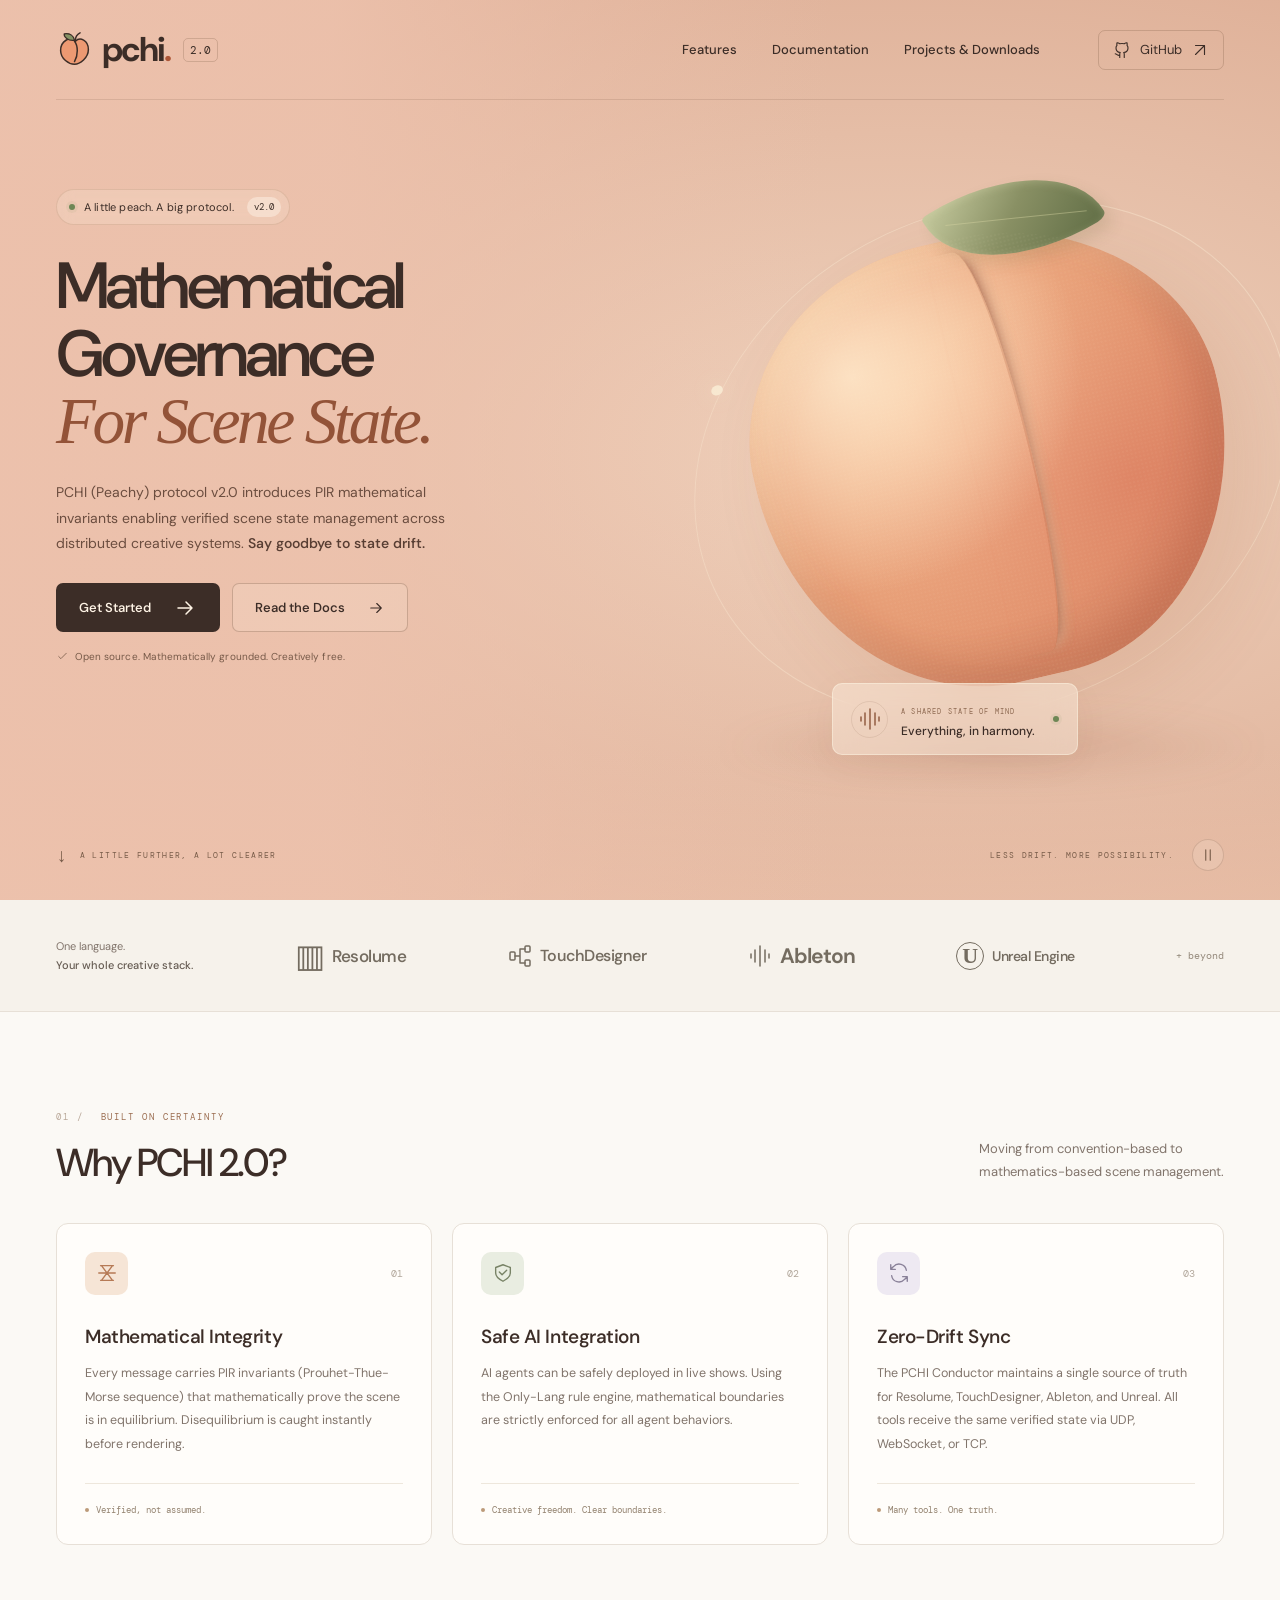
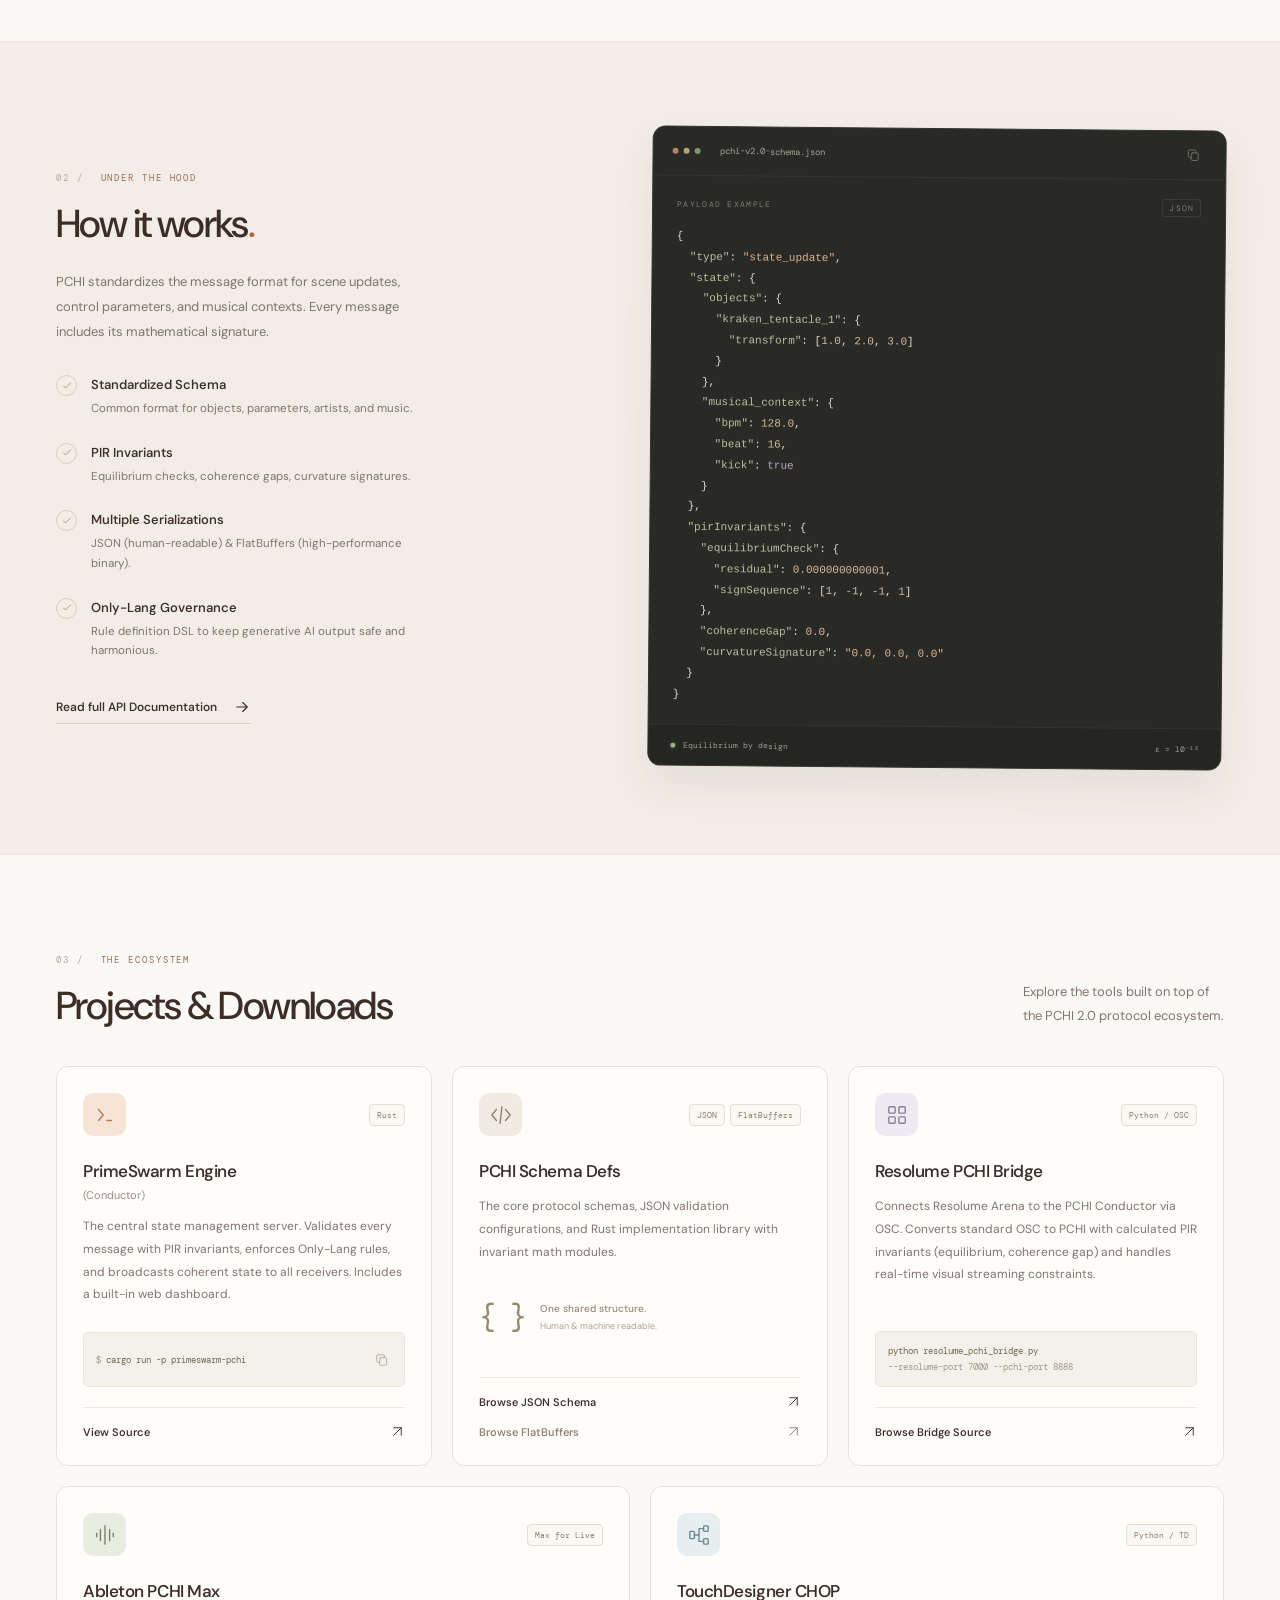
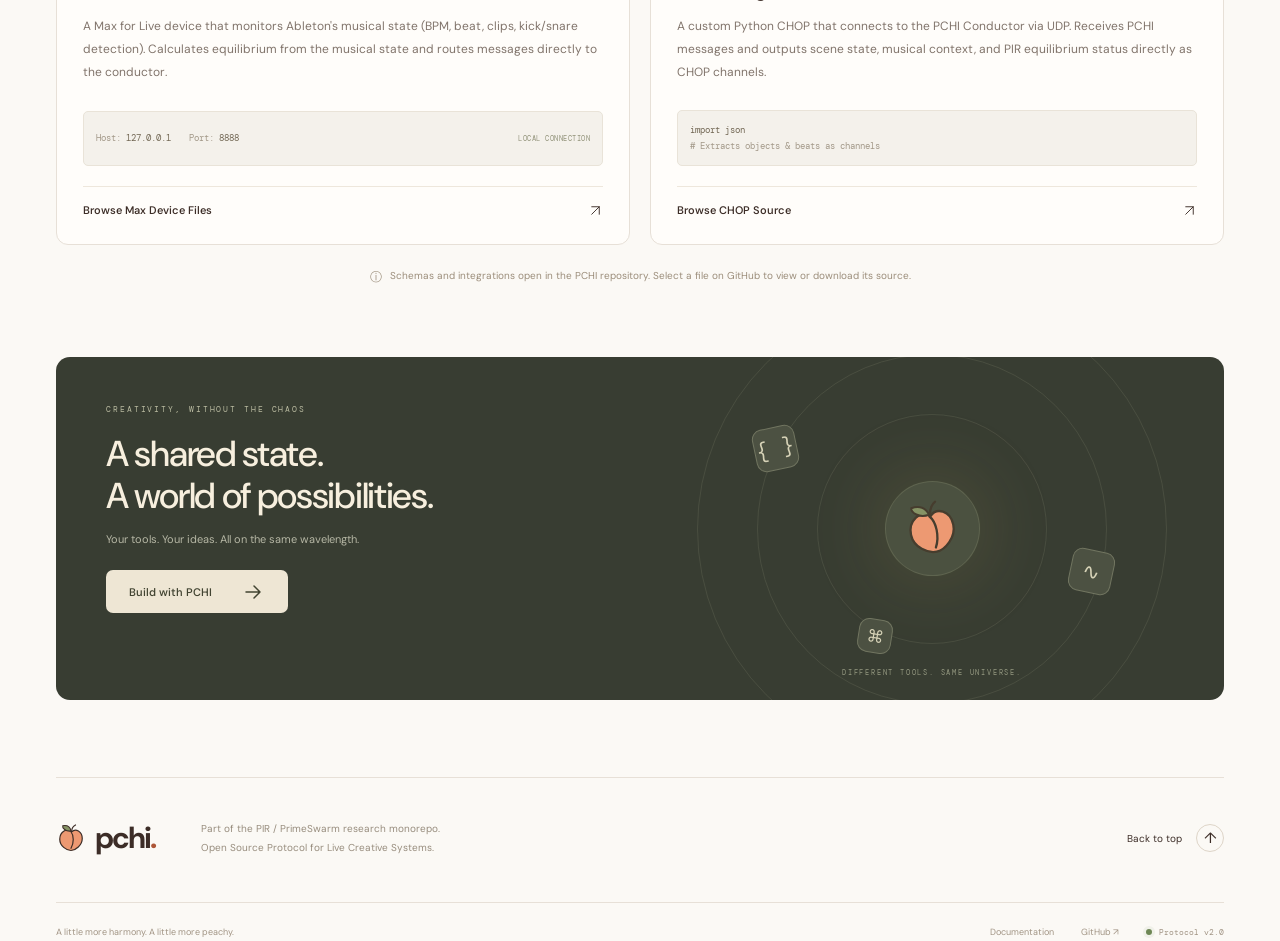
==== index.html @ cda8e746 "Initial commit of PCHI Web" ====
<!DOCTYPE html>
<html lang="en">
<head>
  <meta charset="UTF-8">
  <meta name="viewport" content="width=device-width, initial-scale=1.0">
  <meta name="theme-color" content="#edc0a9">
  <meta name="description" content="PCHI 2.0 — mathematical governance for scene state. A shared, verified language for distributed creative systems.">
  <title>PCHI 2.0 — Creative systems, in harmony.</title>
  <link rel="preconnect" href="https://fonts.googleapis.com">
  <link rel="preconnect" href="https://fonts.gstatic.com" crossorigin>
  <link href="https://fonts.googleapis.com/css2?family=DM+Sans:wght@400;450;500;550;600;650;700&family=DM+Mono:wght@400;500&display=swap" rel="stylesheet">
  <link rel="stylesheet" href="./styles.css">
</head>
<body>
  <svg class="svg-library" xmlns="http://www.w3.org/2000/svg" aria-hidden="true">
    <symbol id="i-peach" viewBox="0 0 40 40">
      <path d="M21 11C15 5 5 11 5 21c0 9 9 15 15 15s15-7 15-16c0-10-9-14-14-9Z" fill="#ed9972" stroke="currentColor" stroke-width="1.6"/>
      <path d="M20 11c4 5 4 15 0 22M21 10c0-4 3-7 5-8" fill="none" stroke="currentColor" stroke-width="1.6" stroke-linecap="round"/>
      <path d="M20 10C13 11 8 6 9 3c6-1 10 2 11 7Z" fill="#869365" stroke="currentColor" stroke-width="1.4"/>
    </symbol>
    <symbol id="i-arrow" viewBox="0 0 24 24"><path d="M5 12h14m-6-6 6 6-6 6"/></symbol>
    <symbol id="i-up-right" viewBox="0 0 24 24"><path d="M6 18 18 6M6 6h12v12"/></symbol>
    <symbol id="i-down" viewBox="0 0 24 24"><path d="M12 4v12m-5-5 5 5 5-5M5 19v2h14v-2"/></symbol>
    <symbol id="i-check" viewBox="0 0 24 24"><path d="m5 12 4 4L19 6"/></symbol>
    <symbol id="i-shield" viewBox="0 0 24 24"><path d="m12 3 8 3v6c0 5-8 9-8 9s-8-4-8-9V6l8-3Z"/><path d="m8 11 3 3 5-5"/></symbol>
    <symbol id="i-sync" viewBox="0 0 24 24"><path d="M20 9a8 8 0 0 0-14-4L3 8m0-5v5h5M4 15a8 8 0 0 0 14 4l3-3m0 5v-5h-5"/></symbol>
    <symbol id="i-invariant" viewBox="0 0 24 24"><path d="M5 4h14M5 20h14M6 4l12 16M18 4 6 20M3 12h18"/></symbol>
    <symbol id="i-terminal" viewBox="0 0 24 24"><path d="m5 6 5 6-5 6m9 0h5"/></symbol>
    <symbol id="i-code" viewBox="0 0 24 24"><path d="m7 6-5 6 5 6m10-12 5 6-5 6m-4-15-2 18"/></symbol>
    <symbol id="i-wave" viewBox="0 0 24 24"><path d="M3 10v4m4-8v12m5-16v20m5-16v12m4-8v4"/></symbol>
    <symbol id="i-grid" viewBox="0 0 24 24"><rect x="3" y="3" width="7" height="7" rx="1"/><rect x="14" y="3" width="7" height="7" rx="1"/><rect x="3" y="14" width="7" height="7" rx="1"/><rect x="14" y="14" width="7" height="7" rx="1"/></symbol>
    <symbol id="i-nodes" viewBox="0 0 24 24"><rect x="2" y="8" width="5" height="8" rx="1"/><rect x="17" y="2" width="5" height="6" rx="1"/><rect x="17" y="16" width="5" height="6" rx="1"/><path d="M7 12h5m0 0V5h5m-5 7v7h5"/></symbol>
    <symbol id="i-copy" viewBox="0 0 24 24"><rect x="8" y="8" width="12" height="13" rx="2"/><path d="M16 8V5a2 2 0 0 0-2-2H5a2 2 0 0 0-2 2v9a2 2 0 0 0 2 2h3"/></symbol>
    <symbol id="i-github" viewBox="0 0 24 24"><path d="M9 19c-4 1-4-2-6-2m12 5v-4c0-1 .1-2-.7-2.7 3-.3 5.7-1.4 5.7-6.1a4.8 4.8 0 0 0-1.3-3.4c.1-.3.6-1.7-.1-3.4 0 0-1.1-.4-3.6 1.3a13 13 0 0 0-6 0C6.5 2 5.4 2.4 5.4 2.4c-.7 1.7-.2 3.1-.1 3.4A4.8 4.8 0 0 0 4 9.2c0 4.7 2.7 5.8 5.7 6.1C9 16 9 17 9 18v4"/></symbol>
    <symbol id="i-close" viewBox="0 0 24 24"><path d="m6 6 12 12M6 18 18 6"/></symbol>
    <symbol id="i-pause" viewBox="0 0 24 24"><path d="M9 5v14M15 5v14"/></symbol>
    <symbol id="i-play" viewBox="0 0 24 24"><path d="m8 5 11 7-11 7Z"/></symbol>
  </svg>

  <a class="skip-link" href="#main">Skip to content</a>

  <section class="hero" id="top">
    <div class="hero-media" aria-hidden="true">
      <div class="hero-art">
        <div class="hero-orbit"></div>
        <div class="hero-peach"><span class="hero-leaf"></span></div>
      </div>
    </div>

    <header class="header container">
      <a class="brand" href="#top" aria-label="PCHI home">
        <svg class="brand-peach"><use href="#i-peach"/></svg>
        <span>pchi<span class="brand-dot">.</span></span>
        <span class="version">2.0</span>
      </a>
      <nav class="desktop-nav" aria-label="Main navigation">
        <a href="#features">Features</a>
        <a href="./docs.html">Documentation</a>
        <a href="#projects">Projects &amp; Downloads</a>
      </nav>
      <a class="github-button" href="https://github.com/vdmo/pchi/" target="_blank" rel="noopener noreferrer" title="PCHI on GitHub">
        <svg class="icon"><use href="#i-github"/></svg> GitHub
        <svg class="icon small"><use href="#i-up-right"/></svg>
      </a>
      <button class="menu-button" id="menu-button" aria-label="Open navigation" aria-expanded="false" aria-controls="mobile-nav"><span></span><span></span></button>
    </header>

    <nav class="mobile-nav" id="mobile-nav" aria-label="Mobile navigation" hidden>
      <a href="#features">Features</a>
      <a href="./docs.html">Documentation</a>
      <a href="#projects">Projects &amp; Downloads</a>
      <a href="https://github.com/vdmo/pchi/" target="_blank" rel="noopener noreferrer">PCHI on GitHub ↗</a>
    </nav>

    <main class="hero-content container" id="main">
      <div class="release-pill"><span class="status-dot"></span> A little peach. A big protocol. <span class="release-version">v2.0</span></div>
      <h1>Mathematical<br>Governance<br><em>For Scene State.</em></h1>
      <p class="hero-description">PCHI (Peachy) protocol v2.0 introduces PIR mathematical invariants enabling verified scene state management across distributed creative systems. <strong>Say goodbye to state drift.</strong></p>
      <div class="hero-actions">
        <button class="button button-dark" data-dialog="start">Get Started <svg class="icon"><use href="#i-arrow"/></svg></button>
        <a class="button button-glass" href="./docs.html">Read the Docs <svg class="icon small"><use href="#i-arrow"/></svg></a>
      </div>
      <div class="hero-note"><svg class="icon small"><use href="#i-check"/></svg> Open source. Mathematically grounded. Creatively free.</div>
    </main>

    <div class="harmony-note">
      <span class="harmony-icon"><svg class="icon"><use href="#i-wave"/></svg></span>
      <div><span class="micro-label">A SHARED STATE OF MIND</span><strong>Everything, in harmony.</strong></div>
      <span class="status-dot"></span>
    </div>
    <div class="hero-bottom container">
      <a href="#features" class="scroll-cue"><span>↓</span> A LITTLE FURTHER, A LOT CLEARER</a>
      <div class="hero-bottom-right"><span>LESS DRIFT. MORE POSSIBILITY.</span><button id="animation-toggle" class="animation-toggle" aria-label="Pause background animation"><svg class="icon small"><use href="#i-pause"/></svg></button></div>
    </div>
  </section>

  <div class="integrations-strip">
    <div class="container integrations-inner">
      <p>One language.<br><strong>Your whole creative stack.</strong></p>
      <div class="integration-logo resolume"><span class="logo-bars">▥</span> Resolume</div>
      <div class="integration-logo touchdesigner"><svg class="icon"><use href="#i-nodes"/></svg> TouchDesigner</div>
      <div class="integration-logo ableton"><svg class="icon"><use href="#i-wave"/></svg> Ableton</div>
      <div class="integration-logo unreal"><span class="unreal-u">U</span> Unreal Engine</div>
      <span class="and-beyond">+ beyond</span>
    </div>
  </div>

  <section class="section container" id="features">
    <div class="section-heading">
      <div><div class="eyebrow"><span>01 /</span> BUILT ON CERTAINTY</div><h2>Why PCHI 2.0?</h2></div>
      <p>Moving from convention-based to<br class="desktop-break"> mathematics-based scene management.</p>
    </div>
    <div class="features-grid">
      <article class="feature-card">
        <div class="card-top"><div class="tile peach"><svg class="icon"><use href="#i-invariant"/></svg></div><span class="card-number">01</span></div>
        <h3>Mathematical Integrity</h3>
        <p>Every message carries PIR invariants (Prouhet-Thue-Morse sequence) that mathematically prove the scene is in equilibrium. Disequilibrium is caught instantly before rendering.</p>
        <div class="feature-foot"><span class="tiny-dot"></span> Verified, not assumed.</div>
      </article>
      <article class="feature-card">
        <div class="card-top"><div class="tile sage"><svg class="icon"><use href="#i-shield"/></svg></div><span class="card-number">02</span></div>
        <h3>Safe AI Integration</h3>
        <p>AI agents can be safely deployed in live shows. Using the Only-Lang rule engine, mathematical boundaries are strictly enforced for all agent behaviors.</p>
        <div class="feature-foot"><span class="tiny-dot"></span> Creative freedom. Clear boundaries.</div>
      </article>
      <article class="feature-card">
        <div class="card-top"><div class="tile lilac"><svg class="icon"><use href="#i-sync"/></svg></div><span class="card-number">03</span></div>
        <h3>Zero-Drift Sync</h3>
        <p>The PCHI Conductor maintains a single source of truth for Resolume, TouchDesigner, Ableton, and Unreal. All tools receive the same verified state via UDP, WebSocket, or TCP.</p>
        <div class="feature-foot"><span class="tiny-dot"></span> Many tools. One truth.</div>
      </article>
    </div>
  </section>

  <section class="how-section" id="how-it-works">
    <div class="container how-grid">
      <div class="how-copy">
        <div class="eyebrow"><span>02 /</span> UNDER THE HOOD</div>
        <h2>How it works<span class="accent">.</span></h2>
        <p class="section-description">PCHI standardizes the message format for scene updates, control parameters, and musical contexts. Every message includes its mathematical signature.</p>
        <ul class="principles">
          <li><span class="check-box"><svg class="icon small"><use href="#i-check"/></svg></span><div><strong>Standardized Schema</strong><p>Common format for objects, parameters, artists, and music.</p></div></li>
          <li><span class="check-box"><svg class="icon small"><use href="#i-check"/></svg></span><div><strong>PIR Invariants</strong><p>Equilibrium checks, coherence gaps, curvature signatures.</p></div></li>
          <li><span class="check-box"><svg class="icon small"><use href="#i-check"/></svg></span><div><strong>Multiple Serializations</strong><p>JSON (human-readable) &amp; FlatBuffers (high-performance binary).</p></div></li>
          <li><span class="check-box"><svg class="icon small"><use href="#i-check"/></svg></span><div><strong>Only-Lang Governance</strong><p>Rule definition DSL to keep generative AI output safe and harmonious.</p></div></li>
        </ul>
        <a class="text-link" href="./docs.html">Read full API Documentation <svg class="icon small"><use href="#i-arrow"/></svg></a>
      </div>
      <div class="code-window">
        <div class="code-title"><div class="window-dots"><i></i><i></i><i></i></div><span>pchi-v2.0-schema.json</span><button class="copy-button" data-copy="payload" aria-label="Copy payload"><svg class="icon small"><use href="#i-copy"/></svg></button></div>
        <div class="code-caption"><span>PAYLOAD EXAMPLE</span><span class="code-language">JSON</span></div>
        <pre class="payload-pre"><code id="payload-code"></code></pre>
        <div class="code-footer"><span><span class="status-dot"></span> Equilibrium by design</span><span>ε = 10⁻¹²</span></div>
      </div>
    </div>
  </section>

  <section class="section projects-section container" id="projects">
    <div class="section-heading">
      <div><div class="eyebrow"><span>03 /</span> THE ECOSYSTEM</div><h2>Projects &amp; Downloads</h2></div>
      <p>Explore the tools built on top of<br class="desktop-break"> the PCHI 2.0 protocol ecosystem.</p>
    </div>
    <div class="projects-grid">
      <article class="project-card conductor-card">
        <div class="card-top"><div class="tile peach"><svg class="icon"><use href="#i-terminal"/></svg></div><span class="tech-tag">Rust</span></div>
        <h3>PrimeSwarm Engine <span>(Conductor)</span></h3>
        <p>The central state management server. Validates every message with PIR invariants, enforces Only-Lang rules, and broadcasts coherent state to all receivers. Includes a built-in web dashboard.</p>
        <div class="terminal-line"><code><span>$</span> cargo run -p primeswarm-pchi</code><button class="copy-button" data-copy="command" aria-label="Copy conductor command"><svg class="icon small"><use href="#i-copy"/></svg></button></div>
        <a class="project-link" href="https://github.com/vdmo/pchi/tree/main/primeswarm-pchi" target="_blank" rel="noopener noreferrer" title="View PrimeSwarm conductor source">View Source <svg class="icon small"><use href="#i-up-right"/></svg></a>
      </article>
      <article class="project-card">
        <div class="card-top"><div class="tile neutral"><svg class="icon"><use href="#i-code"/></svg></div><div class="tags"><span class="tech-tag">JSON</span><span class="tech-tag">FlatBuffers</span></div></div>
        <h3>PCHI Schema Defs</h3>
        <p>The core protocol schemas, JSON validation configurations, and Rust implementation library with invariant math modules.</p>
        <div class="schema-visual" aria-hidden="true"><span>{ }</span><div><b>One shared structure.</b><small>Human &amp; machine readable.</small></div></div>
        <div class="project-link-stack"><a class="project-link" href="https://github.com/vdmo/pchi/tree/main/pchi-schema" target="_blank" rel="noopener noreferrer" title="Browse JSON schemas in pchi-schema">Browse JSON Schema <svg class="icon small"><use href="#i-up-right"/></svg></a><a class="project-link secondary" href="https://github.com/vdmo/pchi/tree/main/pchi-schema" target="_blank" rel="noopener noreferrer" title="Browse FlatBuffers schemas in pchi-schema">Browse FlatBuffers <svg class="icon small"><use href="#i-up-right"/></svg></a></div>
      </article>
      <article class="project-card">
        <div class="card-top"><div class="tile lilac"><svg class="icon"><use href="#i-grid"/></svg></div><span class="tech-tag">Python / OSC</span></div>
        <h3>Resolume PCHI Bridge</h3>
        <p>Connects Resolume Arena to the PCHI Conductor via OSC. Converts standard OSC to PCHI with calculated PIR invariants (equilibrium, coherence gap) and handles real-time visual streaming constraints.</p>
        <div class="terminal-line"><code>python resolume_pchi_bridge.py<br><span>--resolume-port 7000 --pchi-port 8888</span></code></div>
        <a class="project-link" href="https://github.com/vdmo/pchi/tree/main/tools" target="_blank" rel="noopener noreferrer" title="Browse Resolume integration files in tools">Browse Bridge Source <svg class="icon small"><use href="#i-up-right"/></svg></a>
      </article>
      <article class="project-card wide-card">
        <div class="card-top"><div class="tile sage"><svg class="icon"><use href="#i-wave"/></svg></div><span class="tech-tag">Max for Live</span></div>
        <h3>Ableton PCHI Max</h3>
        <p>A Max for Live device that monitors Ableton's musical state (BPM, beat, clips, kick/snare detection). Calculates equilibrium from the musical state and routes messages directly to the conductor.</p>
        <div class="terminal-line network-config"><code><span>Host:</span> 127.0.0.1</code><code><span>Port:</span> 8888</code><span class="local-tag">LOCAL CONNECTION</span></div>
        <a class="project-link" href="https://github.com/vdmo/pchi/tree/main/tools" target="_blank" rel="noopener noreferrer" title="Browse Ableton integration files in tools">Browse Max Device Files <svg class="icon small"><use href="#i-up-right"/></svg></a>
      </article>
      <article class="project-card wide-card">
        <div class="card-top"><div class="tile blue"><svg class="icon"><use href="#i-nodes"/></svg></div><span class="tech-tag">Python / TD</span></div>
        <h3>TouchDesigner CHOP</h3>
        <p>A custom Python CHOP that connects to the PCHI Conductor via UDP. Receives PCHI messages and outputs scene state, musical context, and PIR equilibrium status directly as CHOP channels.</p>
        <div class="terminal-line"><code>import json<br><span># Extracts objects &amp; beats as channels</span></code></div>
        <a class="project-link" href="https://github.com/vdmo/pchi/tree/main/tools" target="_blank" rel="noopener noreferrer" title="Browse TouchDesigner integration files in tools">Browse CHOP Source <svg class="icon small"><use href="#i-up-right"/></svg></a>
      </article>
    </div>
    <p class="download-note"><span>ⓘ</span> Schemas and integrations open in the PCHI repository. Select a file on GitHub to view or download its source.</p>
  </section>

  <section class="closing-section container">
    <div class="closing-card">
      <div class="closing-copy"><div class="eyebrow">CREATIVITY, WITHOUT THE CHAOS</div><h2>A shared state.<br>A world of possibilities.</h2><p>Your tools. Your ideas. All on the same wavelength.</p><button class="button button-cream" data-dialog="start">Build with PCHI <svg class="icon"><use href="#i-arrow"/></svg></button></div>
      <div class="orbital-art" aria-hidden="true"><div class="orbit orbit-one"></div><div class="orbit orbit-two"></div><div class="orbit orbit-three"></div><span class="orbit-node node-one">{ }</span><span class="orbit-node node-two">∿</span><span class="orbit-node node-three">⌘</span><div class="orbit-center"><svg><use href="#i-peach"/></svg></div><span class="orbit-caption">DIFFERENT TOOLS. SAME UNIVERSE.</span></div>
    </div>
  </section>

  <footer class="footer container">
    <div class="footer-main"><a class="brand" href="#top" aria-label="PCHI home"><svg class="brand-peach"><use href="#i-peach"/></svg><span>pchi<span class="brand-dot">.</span></span></a><p>Part of the PIR / PrimeSwarm research monorepo.<br>Open Source Protocol for Live Creative Systems.</p><a class="back-top" href="#top">Back to top <span>↑</span></a></div>
    <div class="footer-bottom"><span>A little more harmony. A little more peachy.</span><div><a href="./docs.html">Documentation</a><a href="https://github.com/vdmo/pchi/" target="_blank" rel="noopener noreferrer">GitHub ↗</a><span class="footer-version"><span class="status-dot"></span> Protocol v2.0</span></div></div>
  </footer>

  <dialog id="site-dialog" aria-labelledby="dialog-title">
    <div class="dialog-header"><a class="brand" href="#top" aria-label="PCHI home"><svg class="brand-peach"><use href="#i-peach"/></svg><span>pchi.</span></a><button class="dialog-close" aria-label="Close dialog"><svg class="icon"><use href="#i-close"/></svg></button></div>
    <div id="dialog-content"></div>
  </dialog>
  <div id="toast" class="toast" role="status" aria-live="polite"></div>
  <script type="module" src="./app.js"></script>
</body>
</html>
---- styles.css ----
:root{--ink:#3c2d27;--muted:#81746b;--paper:#fbf9f5;--line:#e7e0d7;--orange:#b76543;--sage:#697959;--mono:'DM Mono',monospace;--sans:'DM Sans',sans-serif}
*{box-sizing:border-box}
html{scroll-behavior:smooth;scroll-padding-top:28px}
body{margin:0;background:var(--paper);color:var(--ink);font-family:var(--sans);font-size:15px;-webkit-font-smoothing:antialiased}
body.modal-open{overflow:hidden}
button,a,input{touch-action:manipulation}
button{font:inherit;color:inherit;cursor:pointer}
button,a{-webkit-tap-highlight-color:transparent}
a{color:inherit;text-decoration:none}
button{border:0;background:none}
button:disabled{cursor:default;opacity:.55}
button:focus-visible,a:focus-visible{outline:3px solid #a45b35;outline-offset:5px}
button svg,a svg{flex-shrink:0}
button{padding:0}
::selection{background:#ecc1a6;color:var(--ink)}
.container{width:min(1240px,calc(100% - 112px));margin-inline:auto}
.svg-library{position:absolute;width:0;height:0;overflow:hidden}
.icon{width:24px;height:24px;fill:none;stroke:currentColor;stroke-width:1.5;stroke-linecap:round;stroke-linejoin:round;display:inline-block;vertical-align:middle}
.icon.small{width:18px;height:18px}
.skip-link{position:fixed;left:20px;top:-100px;background:var(--ink);color:#fff;padding:12px 18px;z-index:100}
.skip-link:focus{top:20px}
.hero{position:relative;min-height:820px;height:min(920px,100svh);overflow:hidden;background:#eec3ad}
.hero-media{position:absolute;inset:0;overflow:hidden;background:radial-gradient(ellipse at 70% 50%,#efd2bd,#dba88f)}
.hero-art{position:absolute;inset:0;width:125%;height:100%;transform-origin:62% 55%;animation:peach-drift 16s ease-in-out infinite}
.hero-art::after{content:"";position:absolute;left:62%;top:79%;width:35%;height:8%;border-radius:50%;background:radial-gradient(ellipse,#8b452b32,transparent 70%);filter:blur(15px);transform:translateX(-50%)}
.hero-peach{position:absolute;z-index:1;left:62%;top:51%;width:clamp(320px,37vw,560px);aspect-ratio:1.06;border-radius:46% 49% 45% 46% / 43% 44% 57% 57%;transform:translate(-50%,-50%) rotate(-13deg);background:radial-gradient(ellipse at 25% 25%,#ffedd1cc,transparent 46%),radial-gradient(ellipse at 78% 61%,#d56c5480,transparent 54%),radial-gradient(ellipse at 43% 38%,#f6bc92 10%,#e69c75 55%,#ba674d 100%);box-shadow:inset 13px 14px 32px #fff0c63b,inset -17px -22px 37px #9f4a3238,22px 30px 65px #a6623b20}
.hero-peach::before{content:"";position:absolute;left:46%;top:3%;width:12%;height:92%;border-right:2px solid #a95a3b38;border-radius:0 90% 70% 0;box-shadow:7px 0 15px -9px #91462e,9px 0 13px -8px #ffdfbc}
.hero-peach::after{content:"";position:absolute;inset:0;border-radius:inherit;background:radial-gradient(circle,#fff0d226 .7px,transparent 1px);background-size:4px 4px;opacity:.3}
.hero-leaf{position:absolute;left:49%;top:-12%;width:34%;height:21%;border-radius:4% 95% 7% 95%;transform:rotate(-18deg);background:linear-gradient(145deg,#bec397 5%,#899064 48%,#616e46 100%);box-shadow:inset 0 2px 8px #e5e3b747,3px 10px 15px #5c603126}
.hero-leaf::after{content:"";position:absolute;left:7%;top:51%;width:88%;height:1px;background:#d5d3a170;transform:rotate(25deg)}
.hero-orbit{position:absolute;left:62%;top:51%;width:clamp(440px,48vw,740px);aspect-ratio:1;border:1px solid #fff5df55;border-radius:50%;transform:translate(-50%,-50%) rotate(-25deg) scaleY(.81)}
.hero-orbit::after{content:"";position:absolute;left:13%;top:13%;width:12px;height:12px;border-radius:50%;background:#faf0d8;box-shadow:0 0 25px #fff0d6a0}
.hero-media.motion-paused .hero-art{animation-play-state:paused}
@keyframes peach-drift{0%,100%{transform:translate3d(0,0,0) rotate(-1deg)}50%{transform:translate3d(-10px,-15px,0) rotate(2deg)}}
.hero-media::after{content:"";position:absolute;inset:0;background:linear-gradient(90deg,#edc2aded 0%,#edc2adda 26%,#edc2ad65 45%,transparent 65%),linear-gradient(0deg,#ecc4ad88,transparent 17%)}
.header{position:relative;z-index:5;height:100px;display:flex;align-items:center;justify-content:space-between;border-bottom:1px solid #68453226;gap:30px}
.brand{display:inline-flex;align-items:center;gap:9px;font-size:34px;font-weight:700;letter-spacing:-1.9px;line-height:1}
.brand-peach{width:37px;height:39px;color:var(--ink)}
.brand-dot{color:#ad5637}
.version{align-self:center;border:1px solid #64473336;font:11px var(--mono);padding:4px 6px;border-radius:5px;margin-left:3px;letter-spacing:0}
.desktop-nav{display:flex;gap:35px;font-size:13px;font-weight:500;margin-left:auto;margin-right:28px}
.desktop-nav a,.desktop-nav button{position:relative;padding:12px 0}
.desktop-nav a:after,.desktop-nav button:after{content:"";position:absolute;bottom:4px;left:0;width:0;height:1px;background:currentColor;transition:width .2s}
.desktop-nav a:hover:after,.desktop-nav button:hover:after{width:100%}
.github-button{display:flex;align-items:center;gap:9px;border:1px solid #76553d40;border-radius:7px;padding:10px 14px;font-size:13px;transition:background .2s}
.github-button:hover{background:#fff5e942}
.github-button>.icon:first-child{width:18px;height:18px}
.menu-button,.mobile-nav{display:none}
.hero-content{position:relative;z-index:2;padding-top:89px;pointer-events:none}
.hero-content>*{pointer-events:auto}
.release-pill{display:inline-flex;align-items:center;gap:9px;border:1px solid #80573727;border-radius:30px;background:#fff5e72b;padding:7px 8px 7px 12px;font-size:11px;letter-spacing:.15px;backdrop-filter:blur(8px)}
.status-dot{display:inline-block;width:6px;height:6px;background:#6e8755;border-radius:50%;box-shadow:0 0 0 3px #6e875513;flex-shrink:0}
.release-version{font:9px var(--mono);background:#fff8ed69;padding:4px 7px;border-radius:14px;margin-left:4px}
h1{font-size:clamp(54px,5.1vw,74px);line-height:1.035;font-weight:550;letter-spacing:-3.6px;margin:27px 0 24px}
h1 em{font-family:Georgia,'Times New Roman',serif;font-weight:400;letter-spacing:-3.4px;color:#935338}
.hero-description{max-width:435px;line-height:1.85;font-size:14px;color:#6b4d3f;margin:0 0 26px}
.hero-description strong{font-weight:550;color:#583e33}
.hero-actions{display:flex;gap:12px}
.button{display:inline-flex;align-items:center;justify-content:center;gap:22px;min-height:49px;border:1px solid transparent;padding:0 22px;border-radius:7px;font-size:13px;font-weight:550;transition:transform .2s,box-shadow .2s,background .2s}
.button:hover{transform:translateY(-2px);box-shadow:0 5px 15px #3c2d2710}
.button-dark{background:var(--ink);color:#fff4e6}
.button-dark:hover{background:#513b30}
.button-glass{background:#fff8eb27;border-color:#78563f4f}
.button-glass:hover{background:#fff7e955}
.hero-note{display:flex;align-items:center;gap:6px;font-size:10px;letter-spacing:.05px;margin-top:18px;color:#775a49}
.hero-note .icon{width:13px;height:13px}
.harmony-note{position:absolute;z-index:2;left:65%;bottom:145px;display:flex;align-items:center;gap:13px;padding:15px 18px;background:#fff4e56b;border:1px solid #fffbeb65;border-radius:10px;backdrop-filter:blur(16px);box-shadow:0 8px 40px #70452b0a}
.harmony-icon{width:37px;height:37px;display:grid;place-items:center;border:1px solid #8e695328;border-radius:50%;color:#925d41}
.harmony-note strong{display:block;font-size:12px;font-weight:500;margin-top:4px}
.micro-label{font:7px var(--mono);letter-spacing:1.2px;color:#8e6a52}
.harmony-note>.status-dot{margin-left:5px}
.hero-bottom{position:absolute;left:0;right:0;bottom:29px;display:flex;align-items:center;justify-content:space-between;font:8px var(--mono);letter-spacing:1.35px;color:#785c49}
.scroll-cue{display:flex;align-items:center;gap:11px}
.scroll-cue>span{font-size:19px;transition:transform .2s}
.scroll-cue:hover>span{transform:translateY(4px)}
.hero-bottom-right{display:flex;align-items:center;gap:18px}
.animation-toggle{display:grid;place-items:center;width:32px;height:32px;border:1px solid #8d665442;border-radius:50%;background:#fff9eb25}
.integrations-strip{border-bottom:1px solid var(--line);background:#f6f2eb}
.integrations-inner{min-height:111px;display:flex;justify-content:space-between;align-items:center;gap:24px}
.integrations-inner>p{font-size:11px;line-height:1.7;color:var(--muted);margin:0}
.integrations-inner>p strong{font-weight:500;color:#665c53}
.integration-logo{display:flex;align-items:center;gap:8px;color:#746c60;font-size:17px;font-weight:550;letter-spacing:-.5px;white-space:nowrap}
.logo-bars{font-size:32px;font-weight:400;line-height:1}
.ableton{font-size:21px;font-weight:650;letter-spacing:-1px}
.touchdesigner{font-size:16px}
.unreal{font-size:14px}
.unreal-u{font:bold 22px Georgia;border:1.5px solid;border-radius:50%;width:28px;height:28px;display:grid;place-items:center}
.and-beyond{font:10px var(--mono);color:#93887a;white-space:nowrap}
.section{padding-top:99px;padding-bottom:96px}
.section-heading{display:flex;justify-content:space-between;align-items:flex-end;gap:32px;margin-bottom:37px}
.eyebrow{font:9px var(--mono);letter-spacing:1.9px;color:#9b6d50;margin-bottom:18px}
.eyebrow>span{color:#b8a798;margin-right:10px}
h2{font-weight:500;font-size:39px;letter-spacing:-1.6px;line-height:1.15;margin:0}
.section-heading>p{font-size:13px;color:var(--muted);line-height:1.8;margin:0 0 2px}
.features-grid{display:grid;grid-template-columns:repeat(3,1fr);gap:20px}
.feature-card{display:flex;flex-direction:column;border:1px solid var(--line);border-radius:12px;padding:28px;background:#fffdfa;transition:transform .25s,box-shadow .25s}
.feature-card:hover{transform:translateY(-4px);box-shadow:0 12px 30px #35271c06}
.card-top{display:flex;align-items:center;justify-content:space-between;margin-bottom:29px;gap:8px}
.tile{width:43px;height:43px;display:grid;place-items:center;border-radius:10px}
.tile .icon{width:22px;height:22px}
.peach{color:#b67a56;background:#f6e5d6}
.sage{color:#788366;background:#e9ede1}
.lilac{color:#898098;background:#eee9f2}
.neutral{color:#8f806b;background:#f0ece4}
.blue{color:#6c8890;background:#e7eef0}
.card-number{font:10px var(--mono);color:#b2a79b}
h3{font-size:19px;font-weight:550;letter-spacing:-.45px;margin:0 0 13px}
.feature-card>p,.project-card>p{font-size:12.5px;line-height:1.9;color:var(--muted);margin:0 0 26px}
.feature-foot{display:flex;gap:7px;align-items:center;padding-top:20px;margin-top:auto;border-top:1px solid #eee7dc;font:9px var(--mono);color:#93826f}
.tiny-dot{width:4px;height:4px;border-radius:50%;background:#bc9a79;flex-shrink:0}
.how-section{background:#f2eee7;border-top:1px solid #eae2d8;border-bottom:1px solid #eae2d8;padding:86px 0}
.how-grid{display:grid;grid-template-columns:1fr 1.15fr;gap:94px;align-items:center}
.accent{color:var(--orange)}
.section-description{font-size:13px;line-height:1.9;color:var(--muted);max-width:370px;margin:23px 0 30px}
.principles{padding:0;list-style:none;margin:0}
.principles li{display:flex;gap:14px;margin-bottom:23px}
.check-box{flex-shrink:0;width:21px;height:21px;border:1px solid #d7ccba;border-radius:50%;display:grid;place-items:center;color:#9b7a54;margin-top:1px}
.check-box .icon{width:12px;height:12px}
.principles strong{font-size:13px;font-weight:550}
.principles p{font-size:11.5px;color:var(--muted);line-height:1.7;margin:5px 0 0;max-width:330px}
.text-link{display:inline-flex;align-items:center;gap:16px;font-size:12px;font-weight:550;padding:5px 0 7px;border-bottom:1px solid #a080624b;margin-top:9px}
.text-link:hover{color:var(--orange)}
.code-window{background:#292925;border:1px solid #35352e;border-radius:13px;overflow:hidden;box-shadow:0 20px 40px #3d302914;color:#dfdccf;transform:rotate(.5deg)}
.code-title{height:49px;border-bottom:1px solid #ffffff0d;display:flex;align-items:center;gap:19px;padding:0 19px;font:9px var(--mono);color:#a4a395}
.window-dots{display:flex;gap:5px}
.window-dots i{width:6px;height:6px;border-radius:50%;background:#6b6659}
.window-dots i:first-child{background:#b3826b}
.window-dots i:nth-child(2){background:#b3a475}
.window-dots i:nth-child(3){background:#809576}
.copy-button{margin-left:auto;display:inline-flex;align-items:center;justify-content:center;min-width:26px;min-height:26px;color:inherit;opacity:.65;border-radius:4px}
.copy-button:hover{opacity:1;background:#ffffff10}
.copy-button .icon{width:14px;height:14px}
.code-caption{display:flex;justify-content:space-between;align-items:center;padding:19px 24px 0;font:8px var(--mono);letter-spacing:1.3px;color:#7e8072}
.code-language{border:1px solid #64665857;border-radius:3px;padding:3px 6px}
.payload-pre{font:11px/1.8 var(--mono);overflow:auto;tab-size:2;padding:13px 24px 20px;margin:0;scrollbar-width:thin;scrollbar-color:#655c4c transparent}
.json-key{color:#b6c1a0}.json-string{color:#deb591}.json-number{color:#d3bba0}.json-boolean{color:#b5a8c6}
.code-footer{border-top:1px solid #ffffff10;background:#252622;display:flex;align-items:center;justify-content:space-between;padding:15px 22px;font:8px var(--mono);color:#9aa18a}
.code-footer>span:first-child{display:flex;align-items:center;gap:8px}
.code-footer .status-dot{width:5px;height:5px;background:#9bb37e}
.projects-section{padding-bottom:70px}
.projects-grid{display:grid;grid-template-columns:repeat(6,1fr);gap:20px}
.project-card{grid-column:span 2;background:#fffdfa;border:1px solid var(--line);border-radius:12px;padding:26px;display:flex;flex-direction:column;transition:border-color .2s}
.project-card:hover{border-color:#cbb6a1}
.project-card.wide-card{grid-column:span 3}
.project-card .card-top{margin-bottom:24px}
.project-card h3{font-size:17px}
.project-card h3>span{display:block;color:#9b8d7e;font-size:11px;letter-spacing:0;font-weight:400;margin-top:6px}
.project-card>p{font-size:12px;line-height:1.9}
.tech-tag{font:8px var(--mono);border:1px solid #e5ded3;padding:5px 7px;border-radius:4px;color:#8a7b69;background:#faf8f3;white-space:nowrap}
.tags{display:flex;gap:5px}
.terminal-line{padding:11px 12px;background:#f4f1eb;border:1px solid #e9e3d8;border-radius:5px;display:flex;align-items:center;gap:6px;min-height:55px;margin-top:auto;margin-bottom:20px}
.terminal-line code{font:9px/1.8 var(--mono);color:#716653;overflow-wrap:anywhere}
.terminal-line code span{color:#a29888}
.terminal-line .copy-button{color:#8d8070;min-width:20px}
.project-link{width:100%;display:flex;align-items:center;justify-content:space-between;font-size:11px;font-weight:550;padding:16px 0 0;border-top:1px solid #eee7dc;text-align:left}
.project-link .icon{transition:transform .2s;width:15px;height:15px}
.project-link:hover{color:var(--orange)}
.project-link:hover .icon{transform:translate(2px,-2px)}
.project-link-stack{margin-top:auto}
.project-link.secondary{border:0;color:#8d806f;padding-top:15px}
.schema-visual{display:flex;gap:16px;align-items:center;margin-bottom:23px;padding:8px 0;color:#958970}
.schema-visual>span{font:30px var(--mono);letter-spacing:-3px}
.schema-visual b{font-size:10px;font-weight:500;display:block;margin-bottom:5px}
.schema-visual small{display:block;font-size:9px;color:#ada08e}
.network-config{gap:18px}
.local-tag{margin-left:auto;font:7px var(--mono);color:#92937a;letter-spacing:.5px}
.download-note{display:flex;gap:8px;justify-content:center;font-size:10px;color:#9b8d7a;margin:22px 0 0;line-height:1.7}
.download-note>span{font-size:12px}
.closing-section{padding-bottom:77px}
.closing-card{background:#383d32;border-radius:14px;position:relative;overflow:hidden;display:grid;grid-template-columns:1fr 1fr;color:#f7efde;min-height:343px}
.closing-copy{padding:47px 50px;position:relative;z-index:2}
.closing-copy .eyebrow{color:#babba1;font-size:8px;margin-bottom:19px}
.closing-copy h2{font-size:36px;letter-spacing:-1.3px}
.closing-copy>p{font-size:11px;color:#b6b7a5;margin:16px 0 24px}
.button-cream{background:#eee6d4;color:#424432;min-height:43px;font-size:11px;gap:29px}
.orbital-art{position:relative;display:grid;place-items:center;min-height:340px}
.orbit{position:absolute;border:1px solid #d9d6b51b;border-radius:50%;width:230px;height:230px}
.orbit-two{width:350px;height:350px}.orbit-three{width:470px;height:470px}
.orbit-center{width:95px;height:95px;border:1px solid #dde0ae21;border-radius:50%;display:grid;place-items:center;background:#4b5140;box-shadow:0 0 80px #ccad6033}
.orbit-center svg{width:58px;height:58px;color:#463d2e;transform:rotate(-12deg)}
.orbit-node{position:absolute;display:grid;place-items:center;width:43px;height:43px;background:#4c5142;border:1px solid #717560;color:#d6d2b7;border-radius:10px;font:21px var(--mono)}
.node-one{left:calc(50% - 178px);top:70px;transform:rotate(-12deg)}
.node-two{right:calc(50% - 181px);top:193px;transform:rotate(12deg)}
.node-three{left:calc(50% - 74px);bottom:47px;transform:rotate(9deg);width:34px;height:34px;font-size:17px}
.orbit-caption{position:absolute;bottom:23px;font:7px var(--mono);letter-spacing:1.8px;color:#959981}
.footer{border-top:1px solid var(--line);padding-top:31px;padding-bottom:26px}
.footer-main{display:flex;align-items:center;gap:45px;padding-bottom:35px}
.footer-main .brand{font-size:30px}
.footer-main .brand-peach{width:30px;height:33px}
.footer-main>p{font-size:10px;color:#978c7d;line-height:1.9}
.back-top{display:flex;align-items:center;gap:14px;font-size:10px;margin-left:auto}
.back-top>span{display:grid;place-items:center;border:1px solid #ded5c8;width:28px;height:28px;border-radius:50%;font-size:15px}
.footer-bottom{border-top:1px solid var(--line);padding-top:23px;display:flex;justify-content:space-between;font-size:9px;color:#a19484}
.footer-bottom>div{display:flex;align-items:center;gap:27px}
.footer-version{font:8px var(--mono);display:flex;align-items:center;gap:7px}
dialog{border:1px solid #e4d9c9;border-radius:16px;background:var(--paper);color:var(--ink);width:min(700px,calc(100% - 30px));max-height:88svh;padding:0;box-shadow:0 30px 100px #21180b33}
dialog::backdrop{background:#342a2366;backdrop-filter:blur(7px)}
.dialog-header{position:sticky;top:0;z-index:2;background:#fbf9f5f5;display:flex;justify-content:space-between;align-items:center;border-bottom:1px solid var(--line);padding:20px 28px}
.dialog-header .brand{font-size:24px}.dialog-header .brand-peach{width:27px;height:29px}
.dialog-close{display:grid;place-items:center;width:30px;height:30px;border-radius:50%;background:#f0eae0}
#dialog-content{padding:30px}
#dialog-content h2{font-size:29px;margin:0 0 13px}
#dialog-content p{font-size:13px;color:var(--muted);line-height:1.8}
#dialog-content h3{font-size:16px;margin-top:25px}
#dialog-content .eyebrow{font-size:8px}
.dialog-tabs{display:flex;gap:6px;border-bottom:1px solid var(--line);margin:25px 0 20px}
.dialog-tabs button{padding:10px 14px;font-size:12px;border-bottom:2px solid transparent}
.dialog-tabs button[aria-pressed="true"]{color:var(--orange);border-color:var(--orange)}
.dialog-code{position:relative;background:#2c2e28;border-radius:8px;padding:18px;color:#e9dfca;overflow:auto;font:11px/1.8 var(--mono);white-space:pre-wrap;overflow-wrap:anywhere}
.dialog-code .copy-button{float:right;margin-left:10px}
.doc-table{width:100%;border-collapse:collapse;font-size:11px;margin:20px 0}
.doc-table td,.doc-table th{text-align:left;padding:12px 9px;border-bottom:1px solid var(--line);line-height:1.6}
.doc-table td:last-child{color:var(--muted)}
.doc-callout{background:#f2eadc;border:1px solid #e5dac6;border-radius:8px;padding:15px 18px;margin:20px 0}
.doc-callout p{margin:0;font-size:11px!important}
.dialog-actions{display:flex;flex-wrap:wrap;gap:12px;margin-top:25px}
.download-file{padding:18px;border:1px solid var(--line);border-radius:8px;display:flex;align-items:center;gap:13px;margin:23px 0}
.download-file strong{font:12px var(--mono);overflow-wrap:anywhere}
.download-file small{display:block;color:var(--muted);font-size:10px;margin-top:5px}
.toast{position:fixed;bottom:24px;left:50%;z-index:100;transform:translate(-50%,20px);opacity:0;pointer-events:none;background:#393d32;color:#fff6e6;padding:13px 22px;border:1px solid #6f755c;border-radius:9px;box-shadow:0 8px 30px #201d1a20;font-size:12px;transition:opacity .2s,transform .2s;max-width:90%;text-align:center}
.toast.show{opacity:1;transform:translate(-50%,0)}

@media(min-width:1550px){.hero-art{width:120%}.hero-content{padding-top:110px}.harmony-note{left:65%;bottom:170px}}
@media(max-width:1150px){
  .container{width:calc(100% - 72px)}.desktop-nav{gap:22px;margin-right:5px}.hero{min-height:780px}
  .hero-content{padding-top:85px}h1{font-size:61px}.hero-description{max-width:390px;font-size:13px}
  .harmony-note{left:auto;right:55px;bottom:125px}.how-grid{gap:45px}.feature-card{padding:23px}
  .integration-logo{font-size:14px}.integrations-inner{gap:18px}.and-beyond{display:none}
  .project-card{padding:22px}.terminal-line code{font-size:8px}.tags{gap:3px}.tech-tag{font-size:7px}
  .local-tag{display:none}.feature-foot{font-size:8px}.section-heading>p{font-size:12px}
}
@media(max-width:850px){
  .container{width:calc(100% - 48px)}.desktop-nav{gap:18px;font-size:11px}.header{gap:18px;height:85px}.github-button{padding:9px;font-size:11px;gap:6px}
  .brand{font-size:30px}.brand-peach{width:31px}.version{font-size:9px}.hero-content{padding-top:96px}
  h1{font-size:54px;letter-spacing:-2.5px}h1 em{letter-spacing:-2.5px}.hero-description{max-width:335px;font-size:12px}
  .hero-art{width:153%;left:-5%}.hero-media:after{background:linear-gradient(90deg,#edc2adf0,#edc2ada0 37%,transparent 70%)}
  .harmony-note{right:35px;bottom:150px;padding:12px}.harmony-note strong{font-size:10px}.micro-label{font-size:6px}
  .hero-bottom-right>span{display:none}.integrations-inner{flex-wrap:wrap;justify-content:center;padding:24px 0;gap:24px 35px}
  .integrations-inner>p{width:100%;text-align:center}.integrations-inner>p br{display:none}.integrations-inner>p strong{margin-left:5px}
  .section{padding-top:70px;padding-bottom:70px}h2{font-size:32px}.section-heading{gap:20px}.features-grid{gap:12px}
  .feature-card{padding:19px}.feature-card h3{font-size:17px}.feature-card>p{font-size:11px}.feature-foot{line-height:1.7;align-items:flex-start}
  .feature-foot .tiny-dot{margin-top:5px}.how-section{padding:65px 0}.how-grid{gap:32px;grid-template-columns:1fr 1fr}
  .payload-pre{font-size:9px;padding:14px}.code-title{padding:0 12px;gap:9px;font-size:8px}.code-caption{padding:16px 14px 0}
  .code-footer{font-size:7px;padding:13px}.principles p{font-size:11px}.principles li{gap:9px}.section-description{font-size:12px}
  .projects-grid{gap:15px}.project-card{grid-column:span 3}.project-card:last-child{grid-column:span 6}.terminal-line code{font-size:9px}
  .closing-copy{padding:40px 30px}.closing-copy h2{font-size:29px}.closing-copy>p{max-width:200px;line-height:1.7}
  .orbital-art{transform:scale(.85);transform-origin:center}.closing-card{grid-template-columns:1.15fr 1fr}
  .footer-main{gap:24px}.footer-main>p{font-size:9px}.footer-bottom{font-size:8px}.footer-bottom>div{gap:16px}
}
@media(max-width:620px){
  .container{width:calc(100% - 40px)}.header{height:78px}.desktop-nav,.github-button{display:none}.brand{font-size:30px}
  .menu-button{display:flex;width:35px;height:35px;flex-direction:column;justify-content:center;gap:6px;padding:7px}
  .menu-button span{display:block;width:21px;height:1px;background:var(--ink);transition:transform .2s}
  .menu-button[aria-expanded="true"] span:first-child{transform:translateY(3.5px) rotate(45deg)}
  .menu-button[aria-expanded="true"] span:last-child{transform:translateY(-3.5px) rotate(-45deg)}
  .mobile-nav:not([hidden]){display:flex;position:absolute;top:85px;left:20px;right:20px;z-index:6;border:1px solid #d2ac93;border-radius:10px;background:#fae7d8f5;backdrop-filter:blur(20px);padding:15px;flex-direction:column;box-shadow:0 20px 30px #5d3d231a}
  .mobile-nav a,.mobile-nav button{padding:14px;text-align:left;font-size:13px}
  .hero{height:auto;min-height:980px;background:#edc2ad}.hero-media{background:#edc2ad}
  .hero-art{width:165%;height:56%;top:43%;left:-36%}
  .hero-peach{left:56%;top:54%;width:clamp(250px,74vw,390px)}
  .hero-orbit{left:56%;top:54%;width:clamp(330px,94vw,490px)}
  .hero-art::after{left:56%;top:83%;width:52%}
  .hero-media:after{background:linear-gradient(180deg,#edc2ad 0%,#edc2ad 42%,#edc2ad00 61%),linear-gradient(0deg,#ecc5ae77,transparent 15%)}
  .hero-content{padding-top:41px}.release-pill{font-size:10px;padding:6px 7px 6px 10px}.release-version{font-size:8px}
  h1{font-size:clamp(44px,11.3vw,63px);line-height:1.05;letter-spacing:-2.6px;margin:22px 0 21px}h1 em{letter-spacing:-2.2px}
  .hero-description{max-width:385px;font-size:12.5px;line-height:1.85;margin-bottom:22px}
  .button{min-height:46px;font-size:12px;padding:0 18px;gap:18px}.hero-actions{gap:10px}
  .hero-note{font-size:8.5px;margin-top:15px;gap:4px}.harmony-note{bottom:79px;right:20px;padding:10px 13px;gap:9px}
  .harmony-icon{width:29px;height:29px}.harmony-icon .icon{width:17px}.harmony-note strong{font-size:10px}.micro-label{font-size:6px;letter-spacing:.9px}
  .hero-bottom{bottom:22px;font-size:6px;letter-spacing:.9px}.scroll-cue{gap:8px}.hero-bottom-right{gap:0}
  .integrations-inner{gap:23px 30px;padding:25px 0}.integration-logo{font-size:14px}.integration-logo.ableton{font-size:18px}
  .integration-logo.unreal{font-size:12px}.integration-logo{width:calc(50% - 25px);justify-content:center}.integrations-inner>p{font-size:10px}
  .section{padding-top:56px;padding-bottom:56px}.section-heading{display:block;margin-bottom:27px}.eyebrow{font-size:8px;letter-spacing:1.6px;margin-bottom:14px}
  h2{font-size:31px;letter-spacing:-1.2px}.section-heading>p{font-size:12px;margin-top:17px}.desktop-break{display:none}
  .features-grid{grid-template-columns:1fr;gap:14px}.feature-card{padding:25px}.card-top{margin-bottom:23px}
  .feature-card h3{font-size:19px}.feature-card>p{font-size:12.5px;line-height:1.85;margin-bottom:20px}.feature-foot{font-size:9px;padding-top:17px}
  .how-grid{grid-template-columns:1fr;gap:36px}.how-section{padding:54px 0}.section-description{max-width:none;font-size:12.5px;margin-top:19px}
  .principles p{font-size:12px;max-width:none}.principles strong{font-size:13px}.principles li{gap:12px;margin-bottom:21px}
  .code-window{transform:none}.payload-pre{font-size:10px;padding:14px 17px 19px}.code-title{font-size:9px;padding:0 17px;gap:17px}
  .code-caption{padding:16px 17px 0}.code-footer{padding:15px 17px;font-size:8px}
  .projects-grid{grid-template-columns:1fr;gap:16px}.project-card,.project-card.wide-card,.project-card:last-child{grid-column:1}
  .project-card{padding:25px}.project-card h3{font-size:19px}.project-card>p{font-size:12px;margin-bottom:22px}
  .tech-tag{font-size:8px}.project-link{font-size:12px}.terminal-line code{font-size:10px}.schema-visual{margin:4px 0 24px}
  .download-note{text-align:center;font-size:9px;margin-top:20px}.closing-section{padding-bottom:49px}
  .closing-card{grid-template-columns:1fr}.closing-copy{padding:34px 28px}.closing-copy h2{font-size:33px}
  .closing-copy>p{max-width:none;font-size:11px}.orbital-art{min-height:240px;margin-top:-8px;transform:scale(.83)}
  .orbit-caption{bottom:0}.node-one{top:5px}.node-two{top:150px}.node-three{bottom:7px}
  .footer{padding-top:25px}.footer-main{display:grid;grid-template-columns:1fr auto;gap:10px;padding-bottom:24px}
  .footer-main>p{grid-row:2;grid-column:1/-1;font-size:10px;margin:5px 0 0}.back-top{grid-column:2;grid-row:1;font-size:9px}
  .footer-bottom{flex-direction:column;gap:19px;padding-top:20px;font-size:9px}.footer-bottom>div{justify-content:space-between;font-size:9px}
  .dialog-header{padding:17px 22px}#dialog-content{padding:25px 22px}#dialog-content h2{font-size:25px}.dialog-tabs button{font-size:11px;padding:10px}
  .doc-table{font-size:10px}.doc-table td,.doc-table th{padding:10px 5px}.dialog-code{font-size:10px;padding:14px}
}
@media(prefers-reduced-motion:reduce){html{scroll-behavior:auto}*,*::before,*::after{transition:none!important;animation:none!important}}
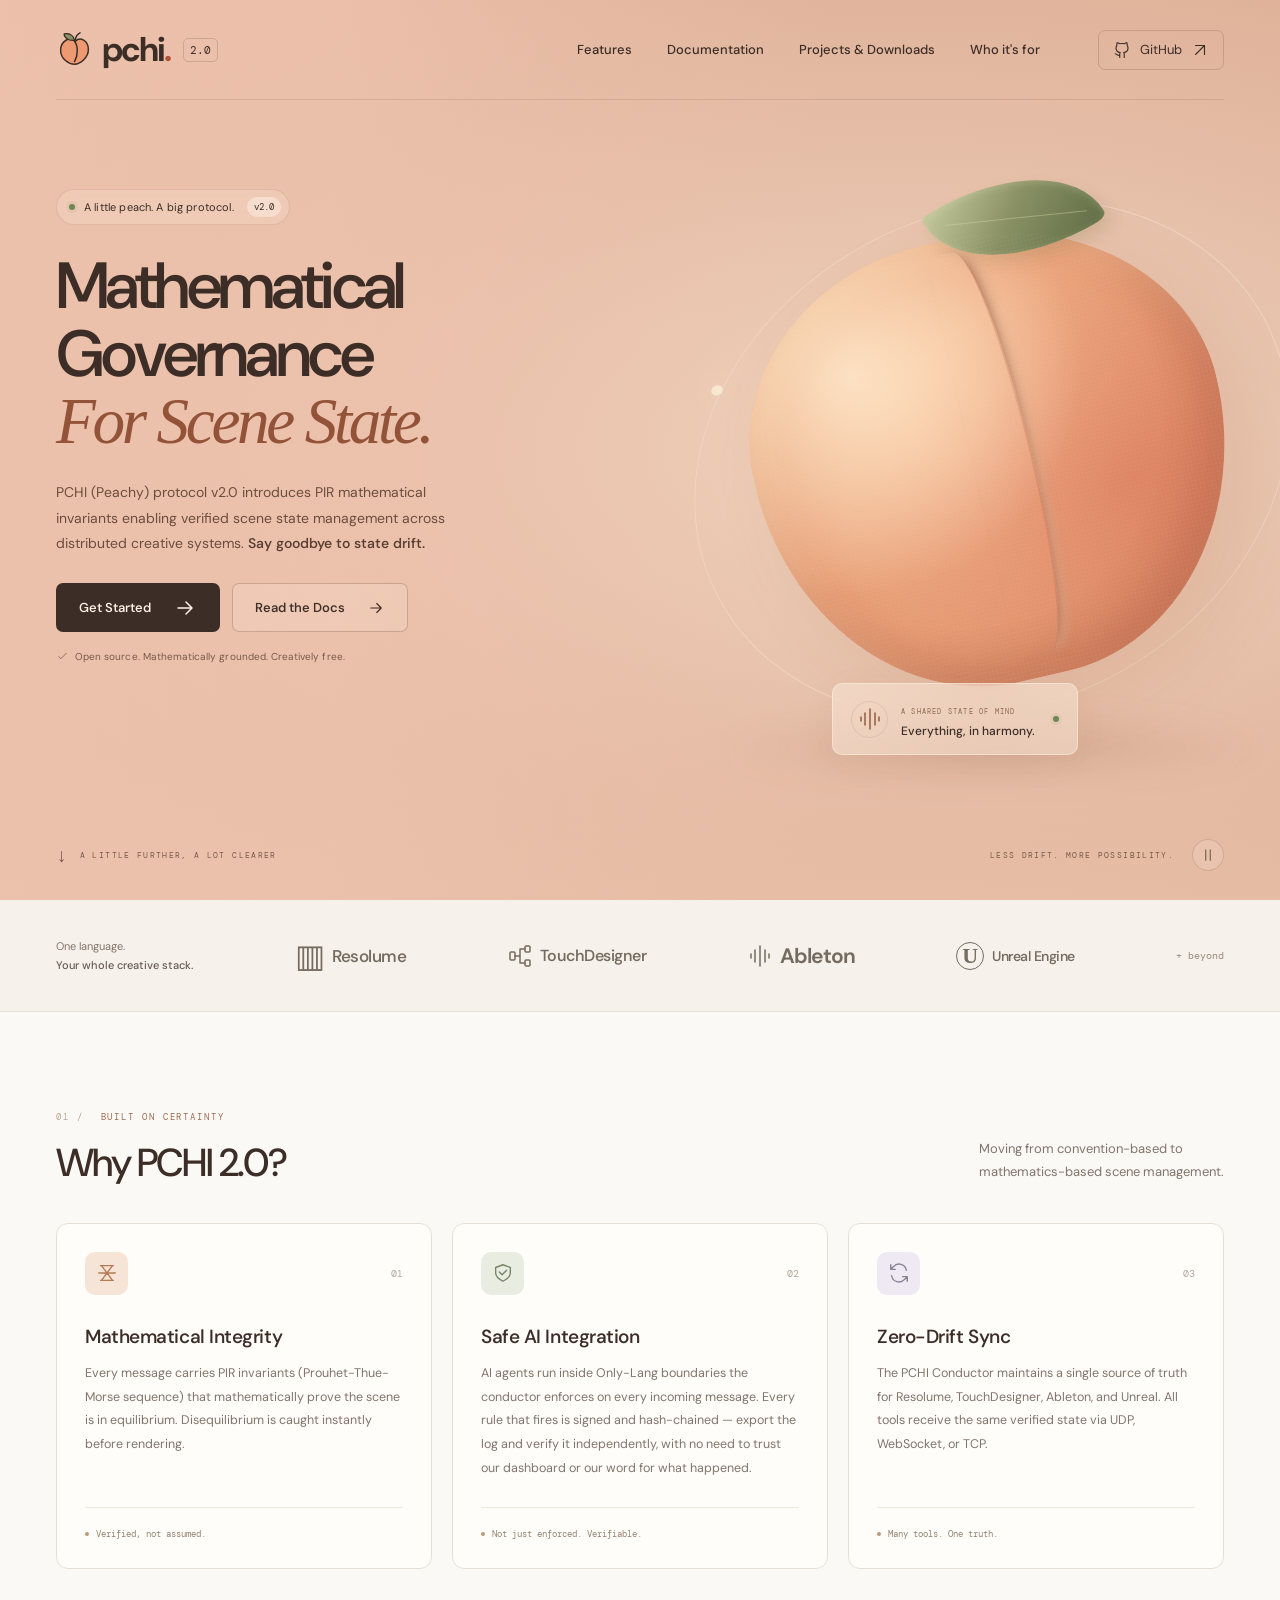
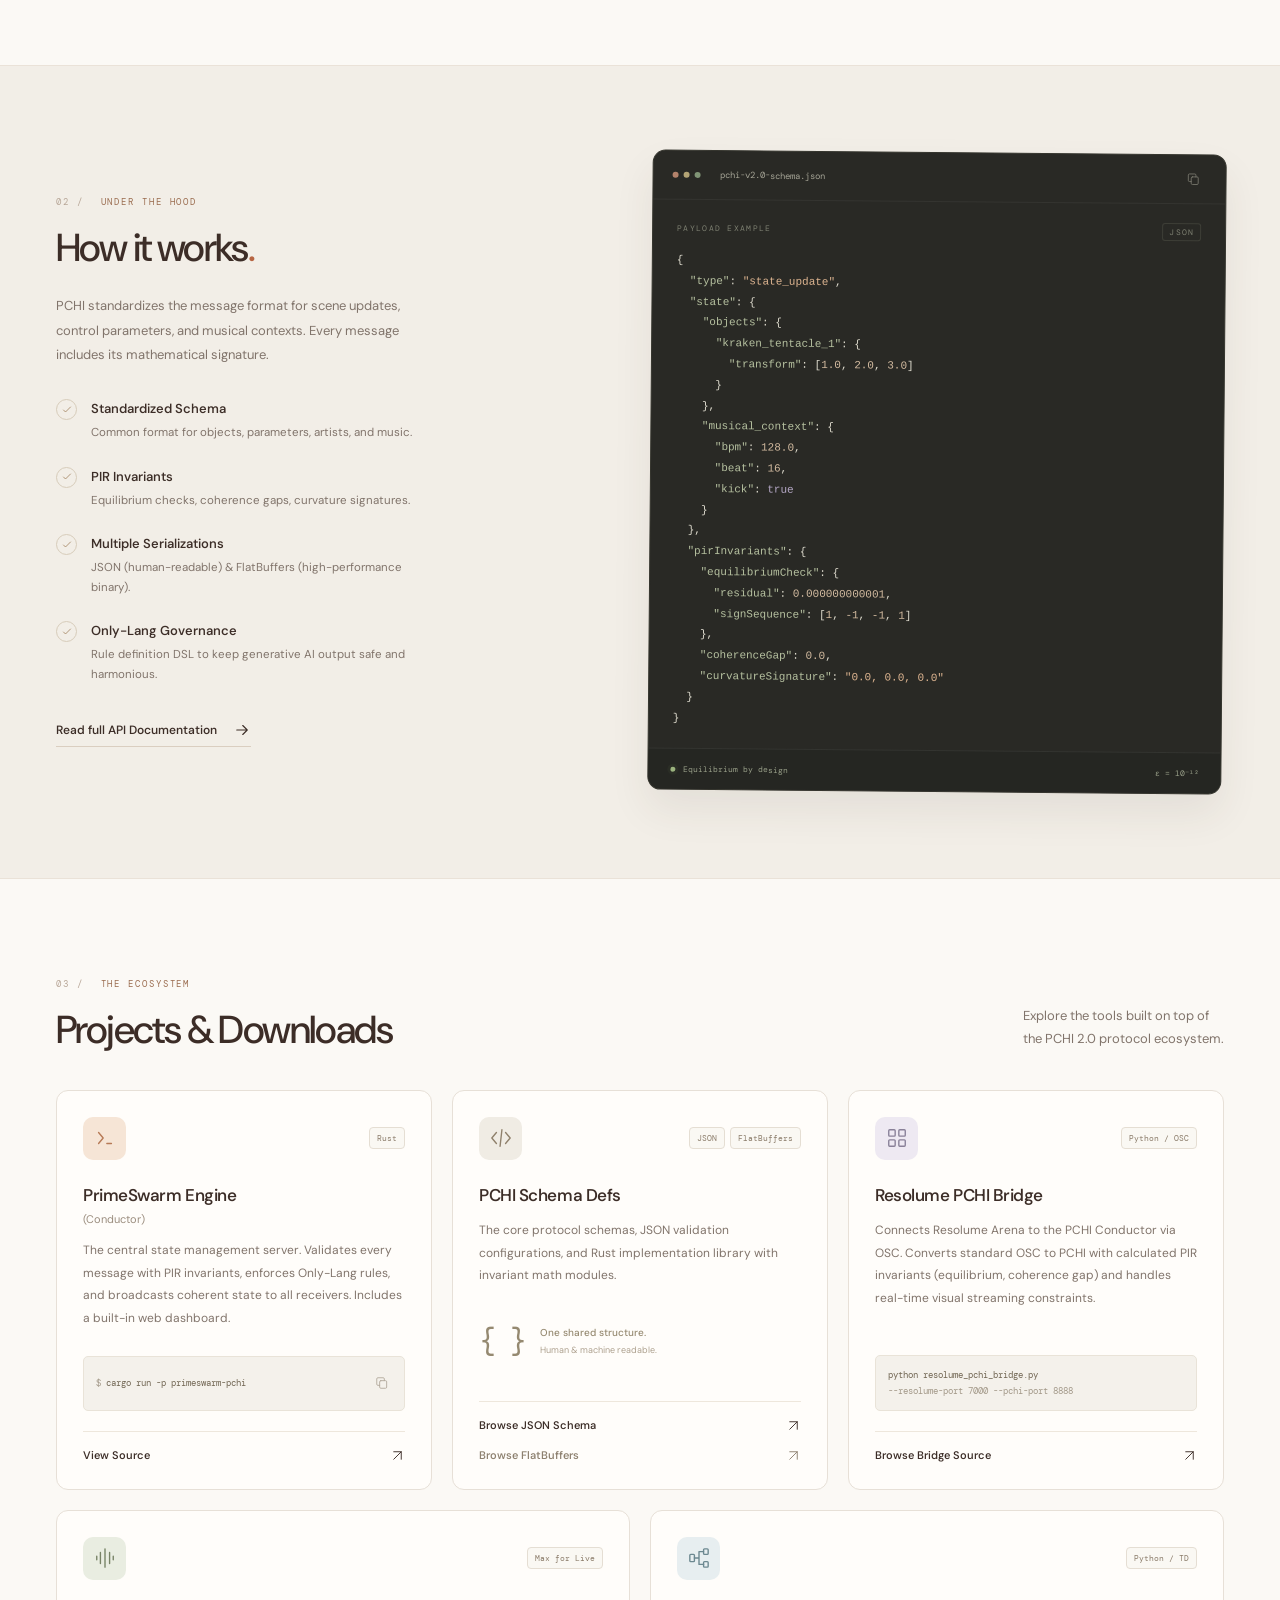
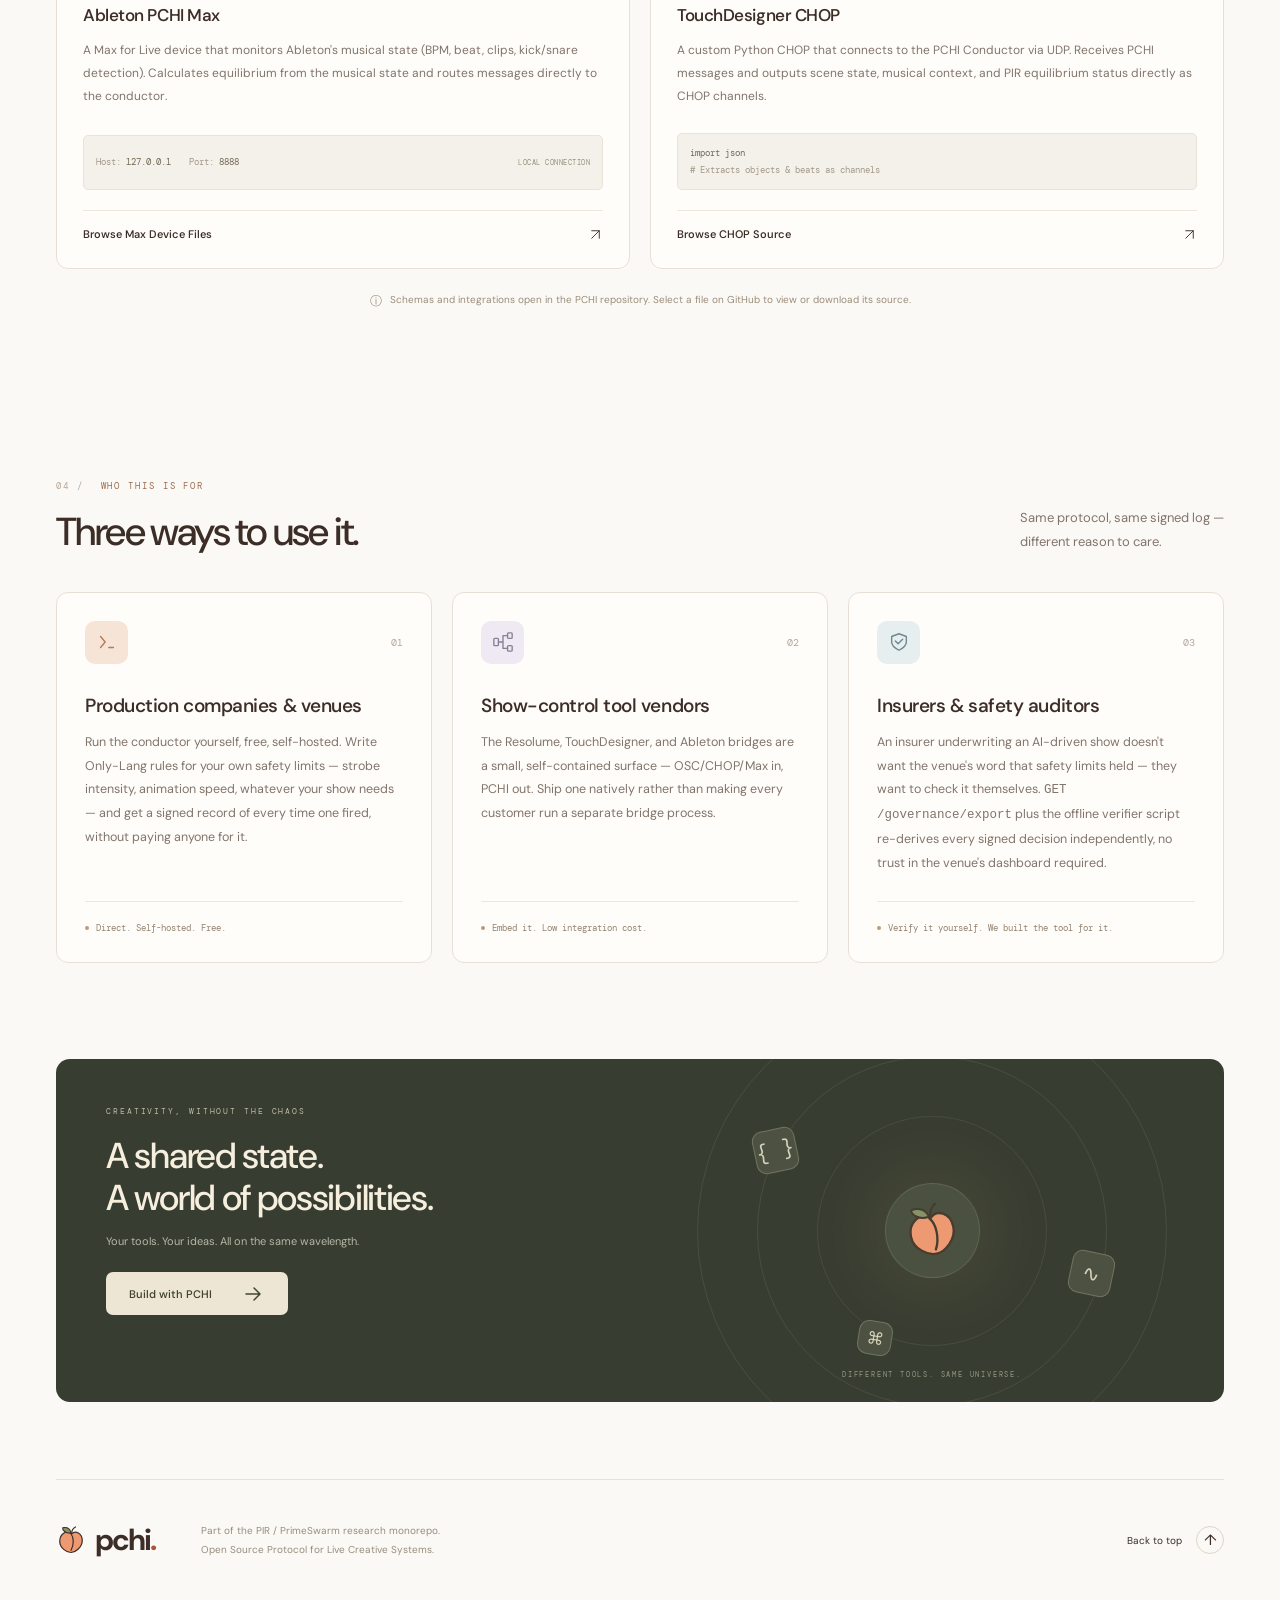
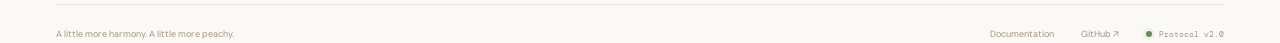
==== commit edd36004: "feat: real governance-verification copy, three-buyer-ring section, fix non-parseable rule example St" ====
--- a/index.html
+++ b/index.html
@@ -57,6 +57,7 @@
         <a href="#features">Features</a>
         <a href="./docs.html">Documentation</a>
         <a href="#projects">Projects &amp; Downloads</a>
+        <a href="#who-its-for">Who it's for</a>
       </nav>
       <a class="github-button" href="https://github.com/vdmo/pchi/" target="_blank" rel="noopener noreferrer" title="PCHI on GitHub">
         <svg class="icon"><use href="#i-github"/></svg> GitHub
@@ -69,6 +70,7 @@
       <a href="#features">Features</a>
       <a href="./docs.html">Documentation</a>
       <a href="#projects">Projects &amp; Downloads</a>
+      <a href="#who-its-for">Who it's for</a>
       <a href="https://github.com/vdmo/pchi/" target="_blank" rel="noopener noreferrer">PCHI on GitHub ↗</a>
     </nav>
 
@@ -120,8 +122,8 @@
       <article class="feature-card">
         <div class="card-top"><div class="tile sage"><svg class="icon"><use href="#i-shield"/></svg></div><span class="card-number">02</span></div>
         <h3>Safe AI Integration</h3>
-        <p>AI agents can be safely deployed in live shows. Using the Only-Lang rule engine, mathematical boundaries are strictly enforced for all agent behaviors.</p>
-        <div class="feature-foot"><span class="tiny-dot"></span> Creative freedom. Clear boundaries.</div>
+        <p>AI agents run inside Only-Lang boundaries the conductor enforces on every incoming message. Every rule that fires is signed and hash-chained — export the log and verify it independently, with no need to trust our dashboard or our word for what happened.</p>
+        <div class="feature-foot"><span class="tiny-dot"></span> Not just enforced. Verifiable.</div>
       </article>
       <article class="feature-card">
         <div class="card-top"><div class="tile lilac"><svg class="icon"><use href="#i-sync"/></svg></div><span class="card-number">03</span></div>
@@ -200,6 +202,33 @@
     <p class="download-note"><span>ⓘ</span> Schemas and integrations open in the PCHI repository. Select a file on GitHub to view or download its source.</p>
   </section>
 
+  <section class="section container" id="who-its-for">
+    <div class="section-heading">
+      <div><div class="eyebrow"><span>04 /</span> WHO THIS IS FOR</div><h2>Three ways to use it.</h2></div>
+      <p>Same protocol, same signed log —<br class="desktop-break"> different reason to care.</p>
+    </div>
+    <div class="features-grid">
+      <article class="feature-card">
+        <div class="card-top"><div class="tile peach"><svg class="icon"><use href="#i-terminal"/></svg></div><span class="card-number">01</span></div>
+        <h3>Production companies &amp; venues</h3>
+        <p>Run the conductor yourself, free, self-hosted. Write Only-Lang rules for your own safety limits — strobe intensity, animation speed, whatever your show needs — and get a signed record of every time one fired, without paying anyone for it.</p>
+        <div class="feature-foot"><span class="tiny-dot"></span> Direct. Self-hosted. Free.</div>
+      </article>
+      <article class="feature-card">
+        <div class="card-top"><div class="tile lilac"><svg class="icon"><use href="#i-nodes"/></svg></div><span class="card-number">02</span></div>
+        <h3>Show-control tool vendors</h3>
+        <p>The Resolume, TouchDesigner, and Ableton bridges are a small, self-contained surface — OSC/CHOP/Max in, PCHI out. Ship one natively rather than making every customer run a separate bridge process.</p>
+        <div class="feature-foot"><span class="tiny-dot"></span> Embed it. Low integration cost.</div>
+      </article>
+      <article class="feature-card">
+        <div class="card-top"><div class="tile blue"><svg class="icon"><use href="#i-shield"/></svg></div><span class="card-number">03</span></div>
+        <h3>Insurers &amp; safety auditors</h3>
+        <p>An insurer underwriting an AI-driven show doesn't want the venue's word that safety limits held — they want to check it themselves. <code>GET /governance/export</code> plus the offline verifier script re-derives every signed decision independently, no trust in the venue's dashboard required.</p>
+        <div class="feature-foot"><span class="tiny-dot"></span> Verify it yourself. We built the tool for it.</div>
+      </article>
+    </div>
+  </section>
+
   <section class="closing-section container">
     <div class="closing-card">
       <div class="closing-copy"><div class="eyebrow">CREATIVITY, WITHOUT THE CHAOS</div><h2>A shared state.<br>A world of possibilities.</h2><p>Your tools. Your ideas. All on the same wavelength.</p><button class="button button-cream" data-dialog="start">Build with PCHI <svg class="icon"><use href="#i-arrow"/></svg></button></div>
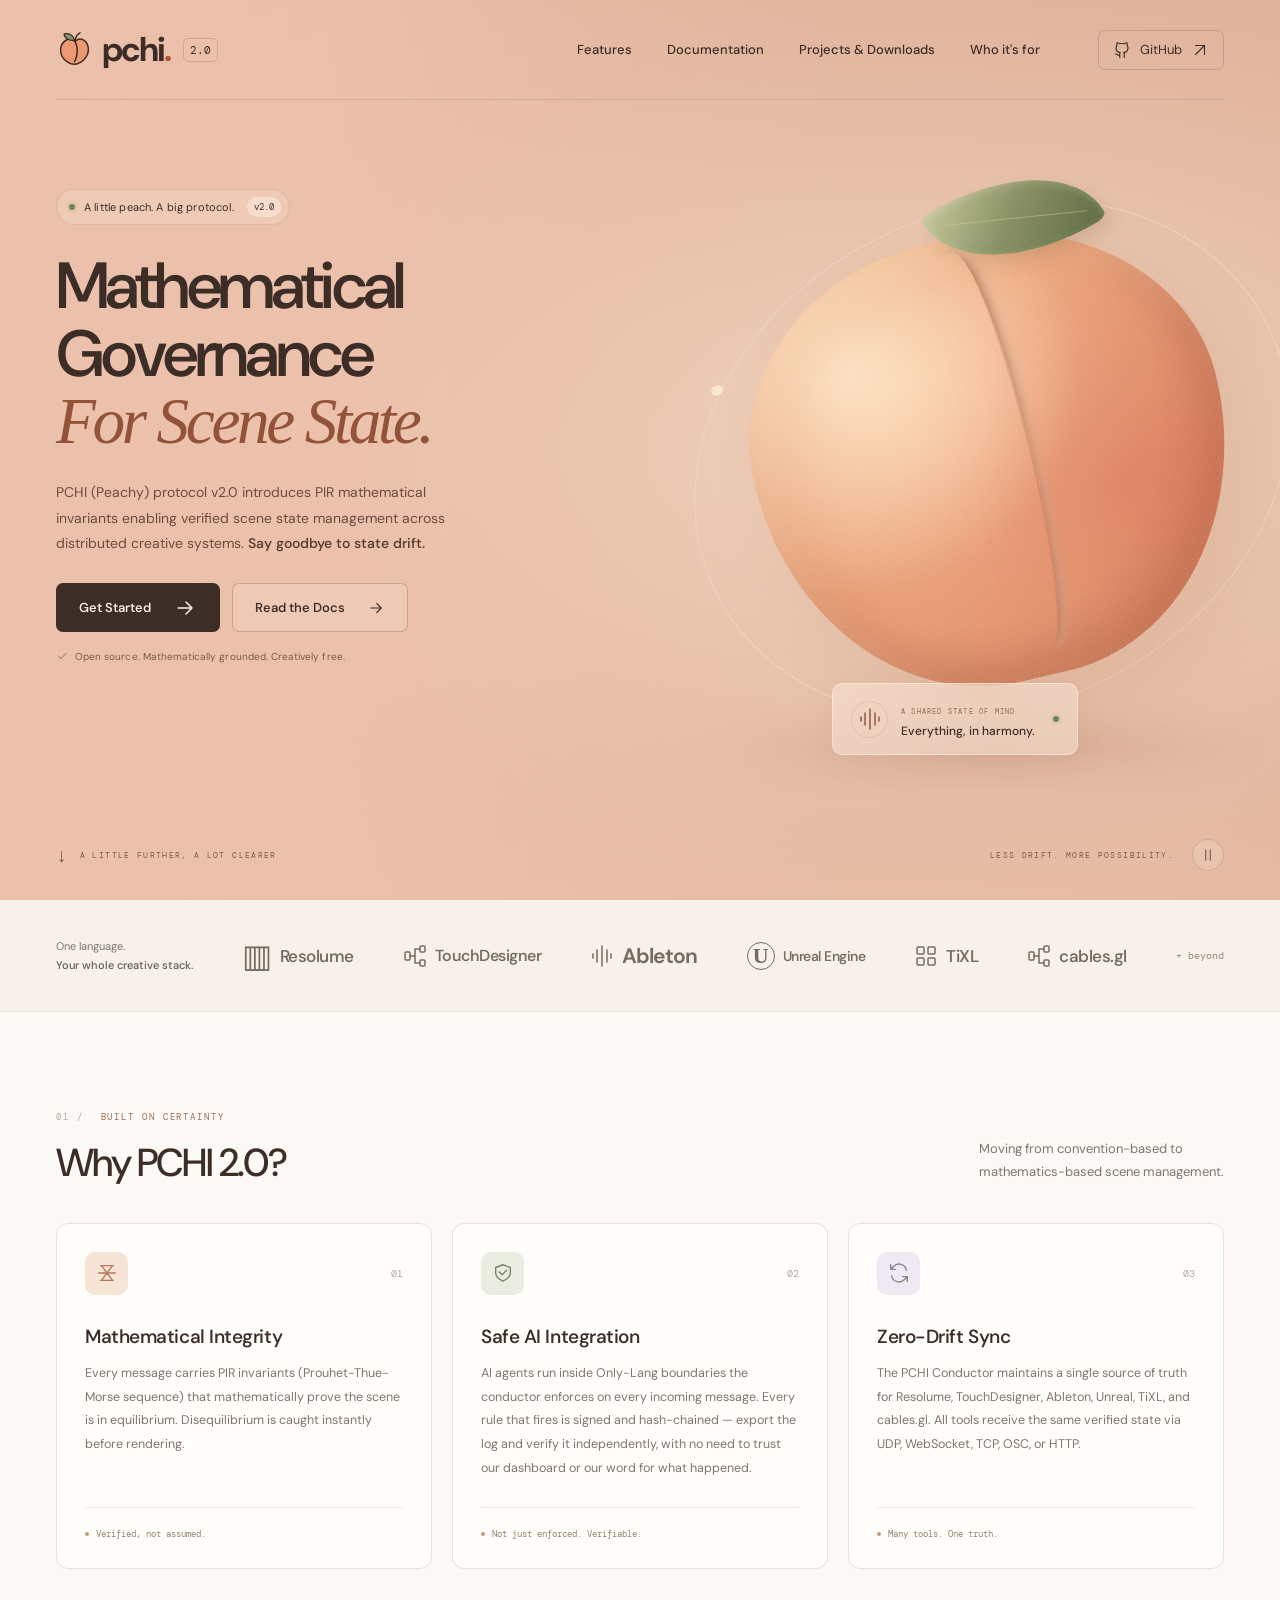
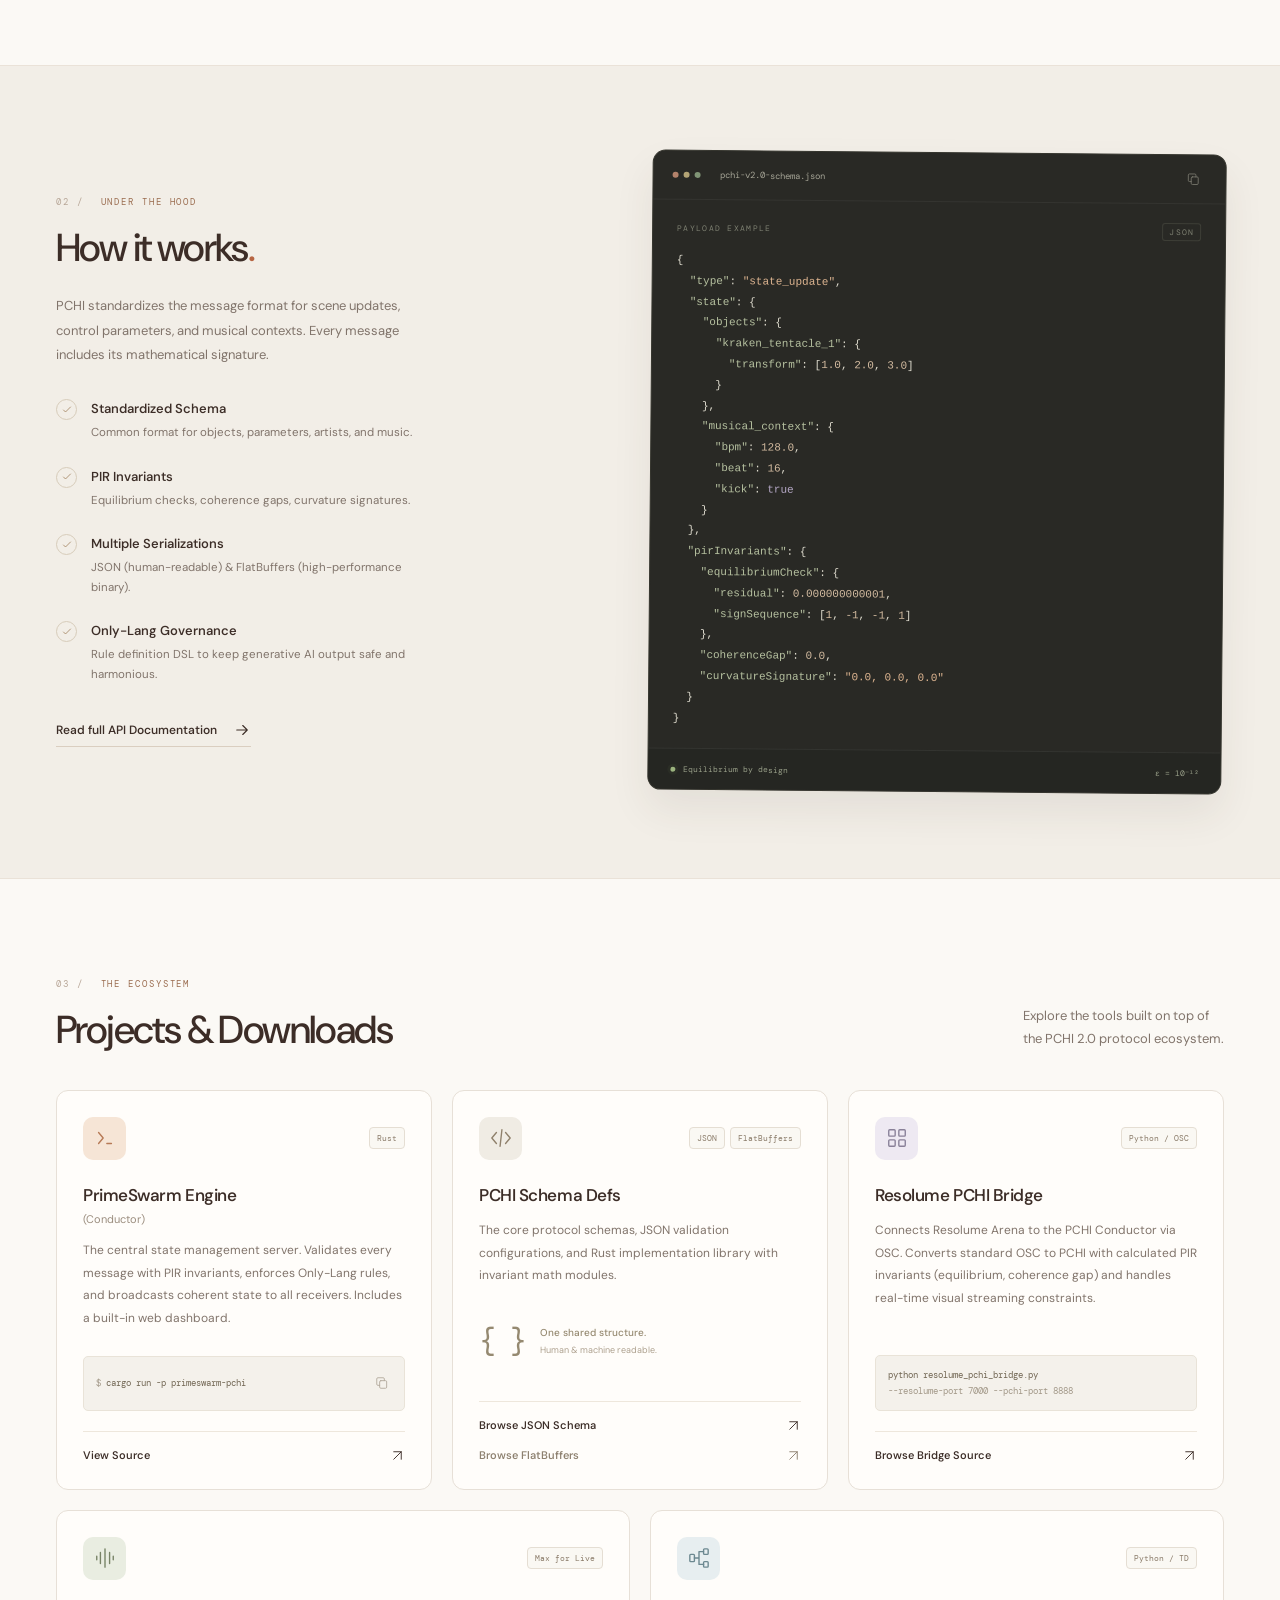
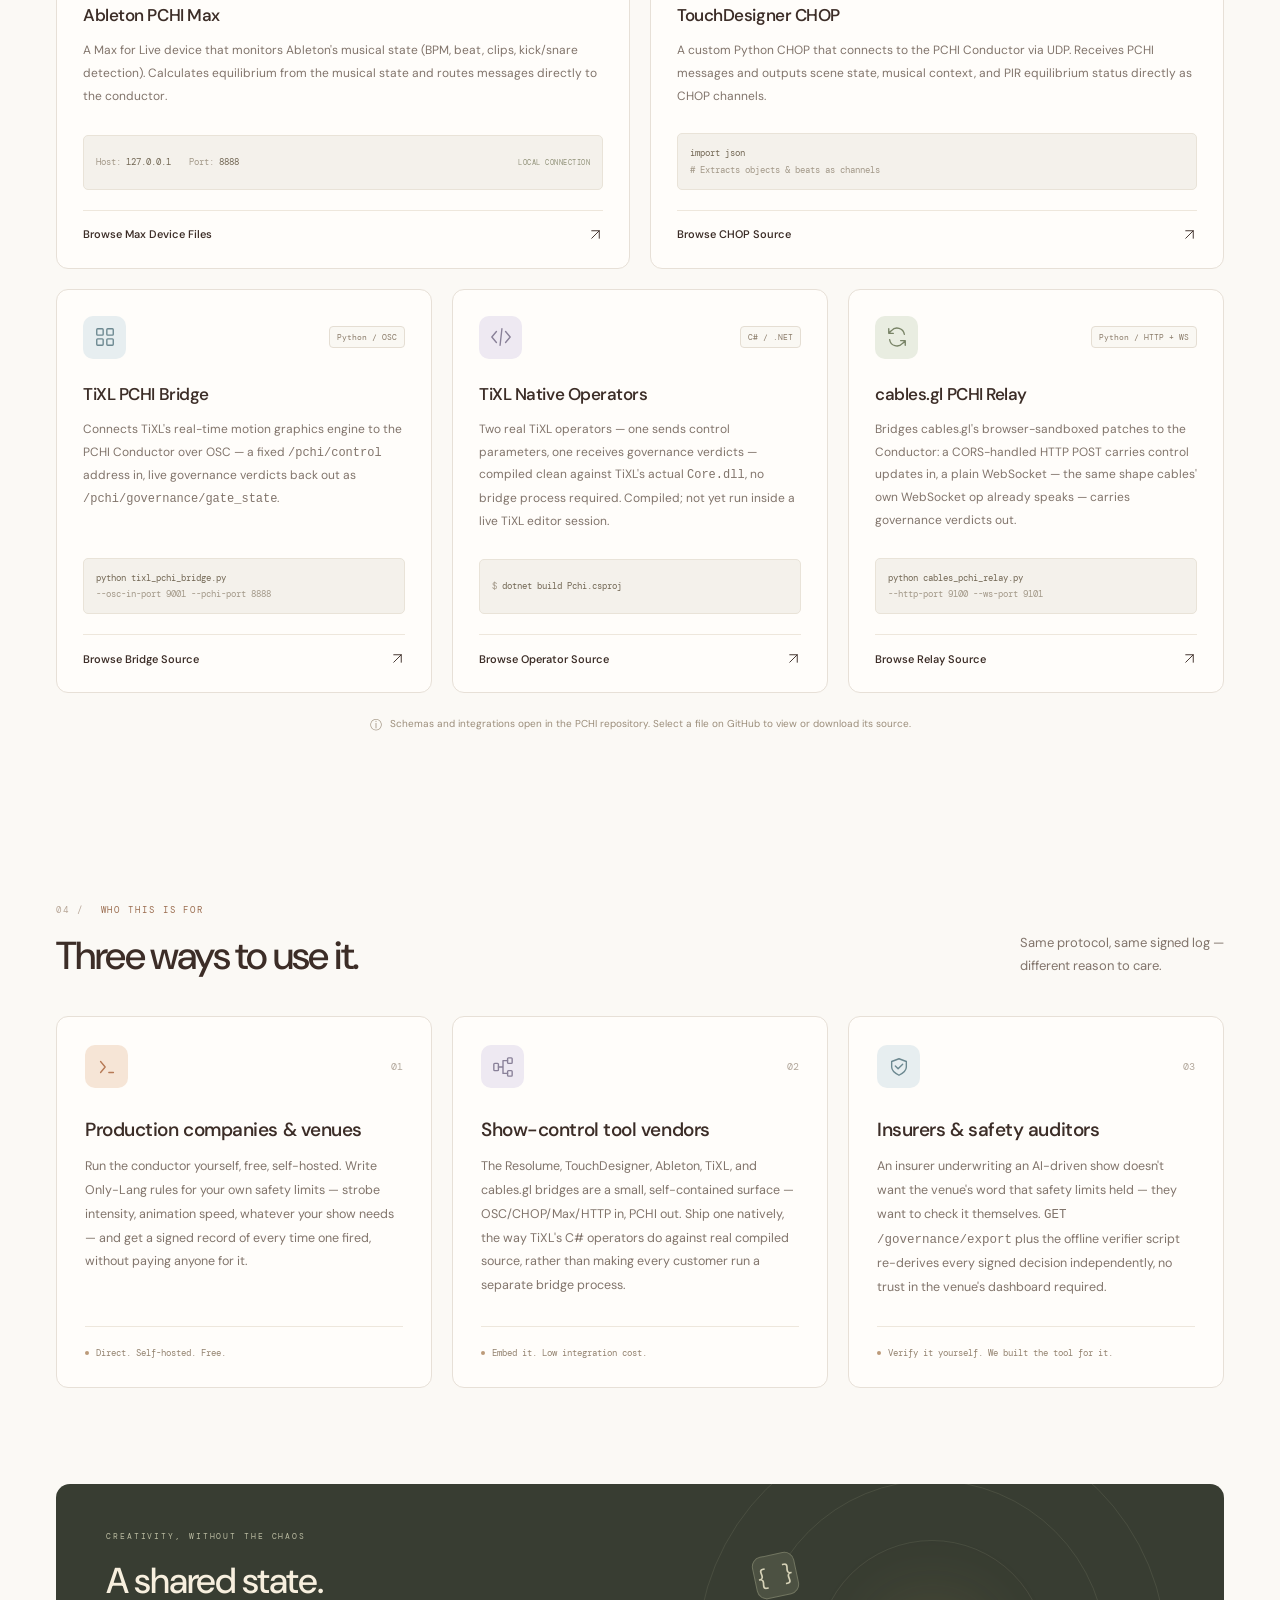
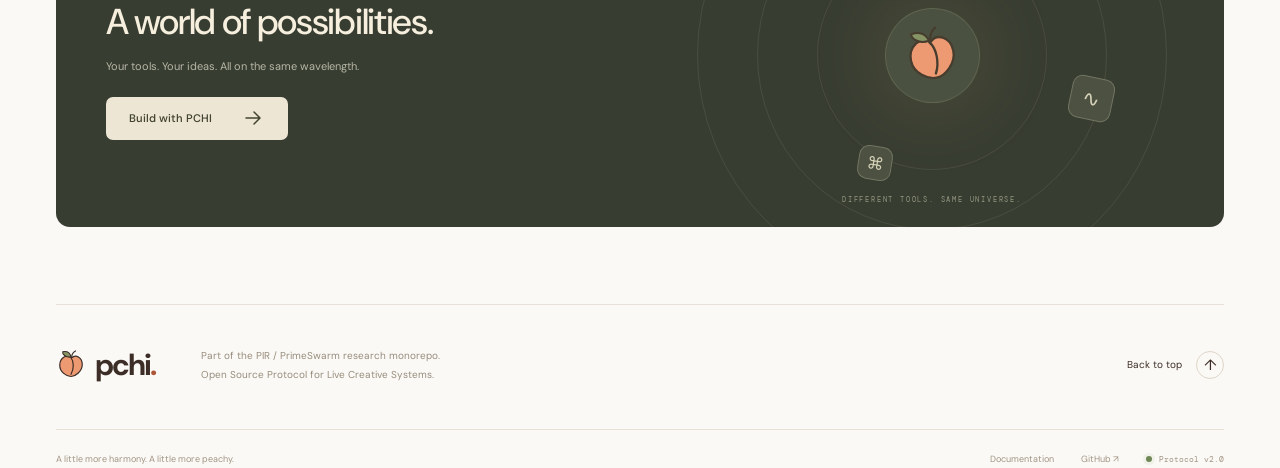
==== commit 05dd16e7: "feat: document TiXL and cables.gl integrations Adds TiXL (OSC bridge + native C# operators) and cabl" ====
--- a/index.html
+++ b/index.html
@@ -103,6 +103,8 @@
       <div class="integration-logo touchdesigner"><svg class="icon"><use href="#i-nodes"/></svg> TouchDesigner</div>
       <div class="integration-logo ableton"><svg class="icon"><use href="#i-wave"/></svg> Ableton</div>
       <div class="integration-logo unreal"><span class="unreal-u">U</span> Unreal Engine</div>
+      <div class="integration-logo tixl"><svg class="icon"><use href="#i-grid"/></svg> TiXL</div>
+      <div class="integration-logo cables"><svg class="icon"><use href="#i-nodes"/></svg> cables.gl</div>
       <span class="and-beyond">+ beyond</span>
     </div>
   </div>
@@ -128,7 +130,7 @@
       <article class="feature-card">
         <div class="card-top"><div class="tile lilac"><svg class="icon"><use href="#i-sync"/></svg></div><span class="card-number">03</span></div>
         <h3>Zero-Drift Sync</h3>
-        <p>The PCHI Conductor maintains a single source of truth for Resolume, TouchDesigner, Ableton, and Unreal. All tools receive the same verified state via UDP, WebSocket, or TCP.</p>
+        <p>The PCHI Conductor maintains a single source of truth for Resolume, TouchDesigner, Ableton, Unreal, TiXL, and cables.gl. All tools receive the same verified state via UDP, WebSocket, TCP, OSC, or HTTP.</p>
         <div class="feature-foot"><span class="tiny-dot"></span> Many tools. One truth.</div>
       </article>
     </div>
@@ -198,6 +200,27 @@
         <div class="terminal-line"><code>import json<br><span># Extracts objects &amp; beats as channels</span></code></div>
         <a class="project-link" href="https://github.com/vdmo/pchi/tree/main/tools" target="_blank" rel="noopener noreferrer" title="Browse TouchDesigner integration files in tools">Browse CHOP Source <svg class="icon small"><use href="#i-up-right"/></svg></a>
       </article>
+      <article class="project-card">
+        <div class="card-top"><div class="tile blue"><svg class="icon"><use href="#i-grid"/></svg></div><span class="tech-tag">Python / OSC</span></div>
+        <h3>TiXL PCHI Bridge</h3>
+        <p>Connects <a href="https://tixl.app" target="_blank" rel="noopener noreferrer">TiXL</a>'s real-time motion graphics engine to the PCHI Conductor over OSC — a fixed <code>/pchi/control</code> address in, live governance verdicts back out as <code>/pchi/governance/gate_state</code>.</p>
+        <div class="terminal-line"><code>python tixl_pchi_bridge.py<br><span>--osc-in-port 9001 --pchi-port 8888</span></code></div>
+        <a class="project-link" href="https://github.com/vdmo/pchi/tree/main/tools/tixl-pchi-bridge" target="_blank" rel="noopener noreferrer" title="Browse TiXL OSC bridge source">Browse Bridge Source <svg class="icon small"><use href="#i-up-right"/></svg></a>
+      </article>
+      <article class="project-card">
+        <div class="card-top"><div class="tile lilac"><svg class="icon"><use href="#i-code"/></svg></div><span class="tech-tag">C# / .NET</span></div>
+        <h3>TiXL Native Operators</h3>
+        <p>Two real TiXL operators — one sends control parameters, one receives governance verdicts — compiled clean against TiXL's actual <code>Core.dll</code>, no bridge process required. Compiled; not yet run inside a live TiXL editor session.</p>
+        <div class="terminal-line"><code><span>$</span> dotnet build Pchi.csproj</code></div>
+        <a class="project-link" href="https://github.com/vdmo/pchi/tree/main/tools/tixl-native-operators" target="_blank" rel="noopener noreferrer" title="Browse TiXL native operator source">Browse Operator Source <svg class="icon small"><use href="#i-up-right"/></svg></a>
+      </article>
+      <article class="project-card">
+        <div class="card-top"><div class="tile sage"><svg class="icon"><use href="#i-sync"/></svg></div><span class="tech-tag">Python / HTTP + WS</span></div>
+        <h3>cables.gl PCHI Relay</h3>
+        <p>Bridges <a href="https://cables.gl" target="_blank" rel="noopener noreferrer">cables.gl</a>'s browser-sandboxed patches to the Conductor: a CORS-handled HTTP POST carries control updates in, a plain WebSocket — the same shape cables' own WebSocket op already speaks — carries governance verdicts out.</p>
+        <div class="terminal-line"><code>python cables_pchi_relay.py<br><span>--http-port 9100 --ws-port 9101</span></code></div>
+        <a class="project-link" href="https://github.com/vdmo/pchi/tree/main/tools/cables-pchi-relay" target="_blank" rel="noopener noreferrer" title="Browse cables.gl relay source">Browse Relay Source <svg class="icon small"><use href="#i-up-right"/></svg></a>
+      </article>
     </div>
     <p class="download-note"><span>ⓘ</span> Schemas and integrations open in the PCHI repository. Select a file on GitHub to view or download its source.</p>
   </section>
@@ -217,7 +240,7 @@
       <article class="feature-card">
         <div class="card-top"><div class="tile lilac"><svg class="icon"><use href="#i-nodes"/></svg></div><span class="card-number">02</span></div>
         <h3>Show-control tool vendors</h3>
-        <p>The Resolume, TouchDesigner, and Ableton bridges are a small, self-contained surface — OSC/CHOP/Max in, PCHI out. Ship one natively rather than making every customer run a separate bridge process.</p>
+        <p>The Resolume, TouchDesigner, Ableton, TiXL, and cables.gl bridges are a small, self-contained surface — OSC/CHOP/Max/HTTP in, PCHI out. Ship one natively, the way TiXL's C# operators do against real compiled source, rather than making every customer run a separate bridge process.</p>
         <div class="feature-foot"><span class="tiny-dot"></span> Embed it. Low integration cost.</div>
       </article>
       <article class="feature-card">
